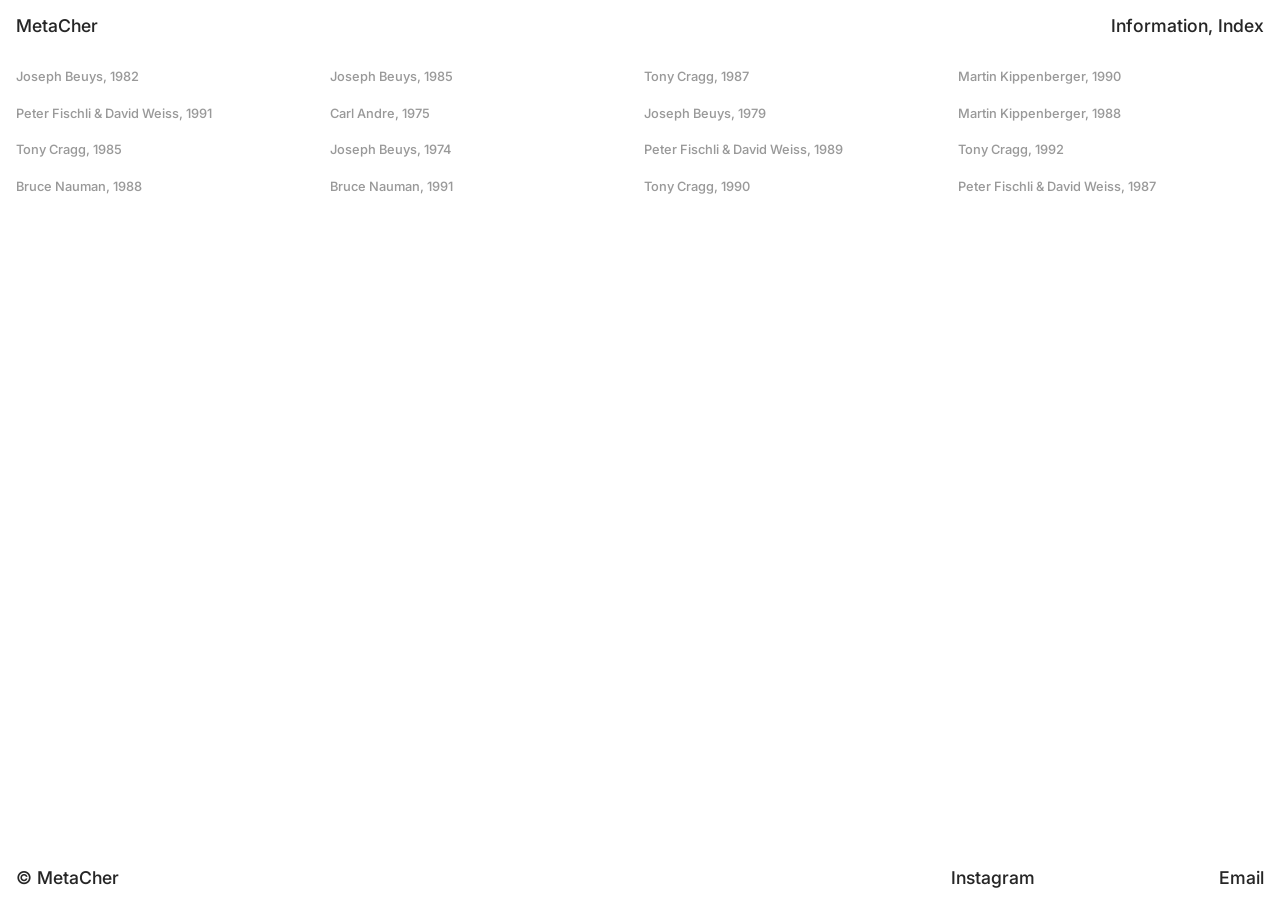
==== index.html @ 73f149ba "Initial commit: MetaCher Artist Portfolio Co-Authored-By: Claude Opus 4.6 (1M context) <noreply@anth" ====
<!DOCTYPE html>
<html lang="en">
<head>
  <meta charset="UTF-8">
  <meta name="viewport" content="width=device-width, initial-scale=1.0">
  <title>MetaCher</title>
  <link rel="stylesheet" href="styles.css">
</head>
<body>

  <!-- ====== Crease Overlays (book spine effect) ====== -->
  <div class="crease crease-highlight">
    <img src="https://freight.cargo.site/w/1000/i/F2167433706956006572355604866849/crease-screen.png" alt="">
  </div>
  <div class="crease crease-shadow">
    <img src="https://freight.cargo.site/w/1000/i/E2167433100962017006923124729633/crease-multiply.png" alt="">
  </div>

  <!-- ====== Pinned Nav ====== -->
  <header class="pinned-top">
    <div class="nav-row">
      <div class="nav-left"><a href="#" class="brand">MetaCher</a></div>
      <div class="nav-right">
        <a href="information.html">Information</a>,
        <a href="#index">Index</a>
      </div>
    </div>
  </header>

  <!-- ====== Content Pages ====== -->
  <main>

    <!-- Page 1 -->
    <section class="page">
      <div class="spread">
        <div class="col col-left align-right">
          <img class="zoomable" src="https://freight.cargo.site/w/1500/i/C2130485014731784348518957525596/Beuys-8347.jpg" alt="" data-caption="Joseph Beuys, 1982">
        </div>
        <div class="col col-right">
          <img class="zoomable" src="https://freight.cargo.site/w/700/i/J2130485283021230156550676228700/Beuys-98.jpg" alt="" data-caption="Joseph Beuys, 1985" style="width:50%;">
        </div>
      </div>
    </section>

    <!-- Page 2 -->
    <section class="page">
      <div class="spread">
        <div class="col col-left">
          <img class="zoomable" src="https://freight.cargo.site/w/1500/i/W2130472127688800502436522175068/Cragg-400.jpg" alt="" data-caption="Tony Cragg, 1987">
          <img class="zoomable align-right" src="https://freight.cargo.site/w/700/i/B2130481192068350185909704796764/Andre-30298.jpg" alt="" data-caption="Carl Andre, 1975" style="width:50%;">
        </div>
        <div class="col col-right">
          <img class="zoomable" src="https://freight.cargo.site/w/700/i/L2130472636099513917945474263644/Kippenberger-3339.jpg" alt="" data-caption="Martin Kippenberger, 1990" style="width:50%;">
          <img class="zoomable" src="https://freight.cargo.site/w/1500/i/V2130472636117960662019183815260/Fischli-and-Weiss.jpg" alt="" data-caption="Peter Fischli &amp; David Weiss, 1991">
        </div>
      </div>
    </section>

    <!-- Page 3 -->
    <section class="page">
      <div class="spread">
        <div class="col col-left">
          <img class="zoomable" src="https://freight.cargo.site/w/1500/i/N2153022167690981807411712305756/Beuys-12349.jpg" alt="" data-caption="Joseph Beuys, 1979">
        </div>
        <div class="col col-right">
          <img class="zoomable" src="https://freight.cargo.site/w/1000/i/X2153022509250895076217770027612/Kippenberger-40009.jpg" alt="" data-caption="Martin Kippenberger, 1988" style="width:75%;">
        </div>
      </div>
    </section>

    <!-- Page 4: Full width -->
    <section class="page">
      <div class="full-width">
        <img class="zoomable" src="https://freight.cargo.site/w/2000/i/V2153029912316673481408734112348/Cragg-200.jpg" alt="" data-caption="Tony Cragg, 1985">
      </div>
    </section>

    <!-- Page 5 -->
    <section class="page">
      <div class="spread">
        <div class="col col-left">
          <img class="zoomable" src="https://freight.cargo.site/w/1000/i/F2153046947792591831811103730268/Beuys.jpg" alt="" data-caption="Joseph Beuys, 1974" style="width:66%;">
          <img class="zoomable align-right" src="https://freight.cargo.site/w/700/i/A2153055400976170121065712659036/Fischli-and-Weiss-223.jpg" alt="" data-caption="Peter Fischli &amp; David Weiss, 1989" style="width:50%;">
        </div>
        <div class="col col-right">
          <img class="zoomable" src="https://freight.cargo.site/w/1500/i/F2153046871921133456643717933660/Cragg-229.jpg" alt="" data-caption="Tony Cragg, 1992">
        </div>
      </div>
    </section>

    <!-- Page 6 -->
    <section class="page">
      <div class="spread">
        <div class="col col-left align-right">
          <img class="zoomable" src="https://freight.cargo.site/w/1000/i/B2153025607418455743884383038044/Untitled-1-dragged-27.jpg" alt="" data-caption="Bruce Nauman, 1988">
        </div>
        <div class="col col-right">
          <img class="zoomable" src="https://freight.cargo.site/w/700/i/V2154522266824957435731154643548/Nauman-123.jpg" alt="" data-caption="Bruce Nauman, 1991" style="width:50%;">
        </div>
      </div>
    </section>

    <!-- Page 7: Single image -->
    <section class="page">
      <div class="full-width align-right">
        <img class="zoomable" src="https://freight.cargo.site/w/1500/i/T2153070145514048469331447982684/Cragg-705.jpg" alt="" data-caption="Tony Cragg, 1990" style="width:66%;">
      </div>
    </section>

    <!-- Page 8 -->
    <section class="page">
      <div class="spread">
        <div class="col col-left align-right">
          <img class="zoomable" src="https://freight.cargo.site/w/1500/i/X2153073156170255251319948126812/Fischli-and-Weiss-445.jpg" alt="" data-caption="Peter Fischli &amp; David Weiss, 1987" style="width:66%;">
        </div>
        <div class="col col-right"></div>
      </div>
    </section>

    <!-- ====== Index Gallery ====== -->
    <section class="page" id="index">
      <div class="gallery-grid">
        <div class="gallery-item">
          <img class="zoomable" src="https://freight.cargo.site/w/700/i/C2130485014731784348518957525596/Beuys-8347.jpg" alt="" data-caption="Joseph Beuys, 1982">
          <figcaption>Joseph Beuys, 1982</figcaption>
        </div>
        <div class="gallery-item">
          <img class="zoomable" src="https://freight.cargo.site/w/700/i/J2130485283021230156550676228700/Beuys-98.jpg" alt="" data-caption="Joseph Beuys, 1985">
          <figcaption>Joseph Beuys, 1985</figcaption>
        </div>
        <div class="gallery-item">
          <img class="zoomable" src="https://freight.cargo.site/w/700/i/W2130472127688800502436522175068/Cragg-400.jpg" alt="" data-caption="Tony Cragg, 1987">
          <figcaption>Tony Cragg, 1987</figcaption>
        </div>
        <div class="gallery-item">
          <img class="zoomable" src="https://freight.cargo.site/w/700/i/L2130472636099513917945474263644/Kippenberger-3339.jpg" alt="" data-caption="Martin Kippenberger, 1990">
          <figcaption>Martin Kippenberger, 1990</figcaption>
        </div>
        <div class="gallery-item">
          <img class="zoomable" src="https://freight.cargo.site/w/700/i/V2130472636117960662019183815260/Fischli-and-Weiss.jpg" alt="" data-caption="Peter Fischli &amp; David Weiss, 1991">
          <figcaption>Peter Fischli &amp; David Weiss, 1991</figcaption>
        </div>
        <div class="gallery-item">
          <img class="zoomable" src="https://freight.cargo.site/w/700/i/B2130481192068350185909704796764/Andre-30298.jpg" alt="" data-caption="Carl Andre, 1975">
          <figcaption>Carl Andre, 1975</figcaption>
        </div>
        <div class="gallery-item">
          <img class="zoomable" src="https://freight.cargo.site/w/700/i/N2153022167690981807411712305756/Beuys-12349.jpg" alt="" data-caption="Joseph Beuys, 1979">
          <figcaption>Joseph Beuys, 1979</figcaption>
        </div>
        <div class="gallery-item">
          <img class="zoomable" src="https://freight.cargo.site/w/700/i/X2153022509250895076217770027612/Kippenberger-40009.jpg" alt="" data-caption="Martin Kippenberger, 1988">
          <figcaption>Martin Kippenberger, 1988</figcaption>
        </div>
        <div class="gallery-item">
          <img class="zoomable" src="https://freight.cargo.site/w/700/i/V2153029912316673481408734112348/Cragg-200.jpg" alt="" data-caption="Tony Cragg, 1985">
          <figcaption>Tony Cragg, 1985</figcaption>
        </div>
        <div class="gallery-item">
          <img class="zoomable" src="https://freight.cargo.site/w/700/i/F2153046947792591831811103730268/Beuys.jpg" alt="" data-caption="Joseph Beuys, 1974">
          <figcaption>Joseph Beuys, 1974</figcaption>
        </div>
        <div class="gallery-item">
          <img class="zoomable" src="https://freight.cargo.site/w/700/i/A2153055400976170121065712659036/Fischli-and-Weiss-223.jpg" alt="" data-caption="Peter Fischli &amp; David Weiss, 1989">
          <figcaption>Peter Fischli &amp; David Weiss, 1989</figcaption>
        </div>
        <div class="gallery-item">
          <img class="zoomable" src="https://freight.cargo.site/w/700/i/F2153046871921133456643717933660/Cragg-229.jpg" alt="" data-caption="Tony Cragg, 1992">
          <figcaption>Tony Cragg, 1992</figcaption>
        </div>
        <div class="gallery-item">
          <img class="zoomable" src="https://freight.cargo.site/w/700/i/B2153025607418455743884383038044/Untitled-1-dragged-27.jpg" alt="" data-caption="Bruce Nauman, 1988">
          <figcaption>Bruce Nauman, 1988</figcaption>
        </div>
        <div class="gallery-item">
          <img class="zoomable" src="https://freight.cargo.site/w/700/i/V2154522266824957435731154643548/Nauman-123.jpg" alt="" data-caption="Bruce Nauman, 1991">
          <figcaption>Bruce Nauman, 1991</figcaption>
        </div>
        <div class="gallery-item">
          <img class="zoomable" src="https://freight.cargo.site/w/700/i/T2153070145514048469331447982684/Cragg-705.jpg" alt="" data-caption="Tony Cragg, 1990">
          <figcaption>Tony Cragg, 1990</figcaption>
        </div>
        <div class="gallery-item">
          <img class="zoomable" src="https://freight.cargo.site/w/700/i/X2153073156170255251319948126812/Fischli-and-Weiss-445.jpg" alt="" data-caption="Peter Fischli &amp; David Weiss, 1987">
          <figcaption>Peter Fischli &amp; David Weiss, 1987</figcaption>
        </div>
      </div>
    </section>

  </main>

  <!-- ====== Pinned Footer ====== -->
  <footer class="pinned-bottom">
    <div class="footer-row">
      <div class="footer-left"><a href="#">&copy; MetaCher</a></div>
      <div class="footer-center"><a href="https://www.instagram.com/metacherart" target="_blank">Instagram</a></div>
      <div class="footer-right"><a href="mailto:metacher.art@gmail.com">Email</a></div>
    </div>
  </footer>

  <!-- ====== Quick-View Lightbox ====== -->
  <div class="quick-view" id="quickView">
    <div class="quick-view-bg" id="quickViewBg"></div>
    <div class="quick-view-frame">
      <button class="qv-nav qv-prev" id="qvPrev">&lsaquo;</button>
      <img class="quick-view-img" id="quickViewImg" src="" alt="">
      <button class="qv-nav qv-next" id="qvNext">&rsaquo;</button>
      <div class="qv-caption" id="qvCaption"></div>
    </div>
  </div>

  <script src="script.js"></script>
</body>
</html>
---- styles.css ----
/* ============================================
   Cargo Template B374 — Replica
   Based on https://4170741.cargo.site/
   ============================================ */

@import url('https://fonts.googleapis.com/css2?family=Inter:wght@300;400;500;600&display=swap');

*, *::before, *::after {
  margin: 0;
  padding: 0;
  box-sizing: border-box;
}

:root {
  --swatch-1: rgba(0, 0, 0, 0.85);
  --swatch-2: rgba(0, 0, 0, 0.75);
  --swatch-3: rgba(0, 0, 0, 0.6);
  --swatch-4: rgba(0, 0, 0, 0.4);
  --swatch-5: rgba(0, 0, 0, 0.25);
  --accent: #FF0000;
  --bg: #ffffff;
  --page-pad: 1rem;
}

html {
  scroll-behavior: smooth;
}

body {
  font-family: 'Inter', 'Helvetica Neue', Helvetica, Arial, sans-serif;
  font-size: 1.1rem;
  font-weight: 525;
  line-height: 1.1;
  color: var(--swatch-1);
  background: var(--bg);
  -webkit-font-smoothing: antialiased;
  -moz-osx-font-smoothing: grayscale;
}

a {
  color: var(--swatch-1);
  text-decoration: none;
}

a:hover {
  opacity: 0.7;
}

img {
  display: block;
  max-width: 100%;
  height: auto;
}

/* Hide scrollbar */
body::-webkit-scrollbar { width: 0; }

/* ============================================
   Crease / Spine Overlay
   ============================================ */

.crease {
  position: fixed;
  top: 0;
  left: 50%;
  transform: translateX(-50%);
  height: 100vh;
  z-index: 9999;
  pointer-events: none;
  width: auto;
}

.crease img {
  height: 100vh;
  width: auto;
  display: block;
}

.crease-highlight {
  mix-blend-mode: screen;
}

.crease-shadow {
  mix-blend-mode: multiply;
}

/* ============================================
   Pinned Top Nav
   ============================================ */

.pinned-top {
  position: fixed;
  top: 0;
  left: 0;
  right: 0;
  z-index: 1000;
  padding: var(--page-pad);
  background: var(--bg);
}

.nav-row {
  display: flex;
  justify-content: space-between;
  align-items: flex-start;
}

.nav-left,
.nav-right {
  font-size: 1.1rem;
  font-weight: 525;
  line-height: 1.1;
}

.brand {
  color: var(--swatch-1);
}

.nav-right a {
  color: var(--swatch-1);
}

/* ============================================
   Pinned Bottom Footer
   ============================================ */

.pinned-bottom {
  position: fixed;
  bottom: 0;
  left: 0;
  right: 0;
  z-index: 1000;
  padding: var(--page-pad);
  padding-bottom: 0.8rem;
  background: var(--bg);
}

.footer-row {
  display: grid;
  grid-template-columns: 6fr 4fr 2fr;
  gap: 2rem;
  align-items: end;
}

.footer-left a {
  color: var(--swatch-1);
}

.footer-center {
  text-align: right;
}

.footer-right {
  text-align: right;
}

/* ============================================
   Page Sections
   ============================================ */

.page {
  padding: 0;
}

main {
  padding-top: 3rem;   /* space for fixed nav */
  padding-bottom: 3rem; /* space for fixed footer */
}

/* ============================================
   Two-Column Spread
   ============================================ */

.spread {
  display: flex;
  width: 100%;
  gap: 0;
}

.col {
  width: 50%;
  flex-shrink: 0;
  display: flex;
  flex-direction: column;
  align-items: flex-start;
  align-self: flex-end;
}

.col img {
  display: block;
  width: 100%;
  height: auto;
}

.col-left.align-right,
.align-right {
  text-align: right;
}

.col-left.align-right {
  align-items: flex-end;
}

.col-left.align-right img {
  margin-left: auto;
}

img.align-right {
  margin-left: auto;
}

/* ============================================
   Full Width Image
   ============================================ */

.full-width {
  width: 100%;
}

.full-width img {
  display: block;
  width: 100%;
  height: auto;
}

.full-width.align-right {
  display: flex;
  justify-content: flex-end;
}

.full-width.align-right img {
  width: 66%;
}

/* ============================================
   Index Gallery Grid (4 columns)
   ============================================ */

.gallery-grid {
  display: grid;
  grid-template-columns: repeat(4, 1fr);
  gap: 0.5rem;
  padding: var(--page-pad);
}

.gallery-item {
  overflow: hidden;
}

.gallery-item img {
  width: 100%;
  height: auto;
  display: block;
  cursor: pointer;
  transition: opacity 0.2s;
}

.gallery-item img:hover {
  opacity: 0.85;
}

.gallery-item figcaption {
  font-size: 0.8rem;
  font-weight: 525;
  line-height: 1.1;
  color: var(--swatch-4);
  margin-top: 0.4rem;
  padding-bottom: 0.5rem;
}

/* ============================================
   Information Page
   ============================================ */

.information {
  padding: 4rem var(--page-pad) 4rem;
  max-width: 100%;
}

.info-section {
  display: flex;
  gap: 2rem;
  padding: 1.5rem 0;
  border-bottom: 1px solid var(--swatch-1);
}

.info-section:first-child {
  border-top: 1px solid var(--swatch-1);
}

.info-label {
  width: 200px;
  flex-shrink: 0;
  text-align: right;
  font-weight: 525;
  color: var(--swatch-1);
}

.info-body {
  flex: 1;
  line-height: 1.4;
  color: var(--swatch-2);
}

.info-body p {
  margin-bottom: 0.8em;
}

.info-body p:last-child {
  margin-bottom: 0;
}

/* ============================================
   Zoomable Images
   ============================================ */

.zoomable {
  cursor: pointer;
  transition: opacity 0.2s;
}

.zoomable:hover {
  opacity: 0.85;
}

/* ============================================
   Quick-View Lightbox
   ============================================ */

.quick-view {
  position: fixed;
  top: 0;
  left: 0;
  width: 100%;
  height: 100%;
  z-index: 10000;
  display: none;
  align-items: center;
  justify-content: center;
}

.quick-view.open {
  display: flex;
}

.quick-view-bg {
  position: absolute;
  top: 0;
  left: 0;
  width: 100%;
  height: 100%;
  background: rgba(255, 255, 255, 0.92);
  backdrop-filter: blur(8px);
  -webkit-backdrop-filter: blur(8px);
  animation: qvFadeIn 0.3s ease;
}

.quick-view-frame {
  position: relative;
  width: 80%;
  height: 80%;
  display: flex;
  align-items: center;
  justify-content: center;
  z-index: 1;
  animation: qvSlideIn 0.35s ease;
}

.quick-view-img {
  max-width: 100%;
  max-height: 100%;
  object-fit: contain;
  display: block;
  box-shadow: 0 4px 30px rgba(0, 0, 0, 0.12);
}

/* Nav arrows */
.qv-nav {
  position: absolute;
  top: 50%;
  transform: translateY(-50%);
  width: 30px;
  height: 30px;
  border: none;
  border-radius: 50%;
  background: rgba(87, 87, 87, 0.35);
  color: rgba(255, 255, 255, 0.9);
  font-size: 18px;
  line-height: 1;
  cursor: pointer;
  display: flex;
  align-items: center;
  justify-content: center;
  transition: background 0.2s;
  z-index: 2;
  padding: 0;
}

.qv-nav:hover {
  background: rgba(87, 87, 87, 0.6);
}

.qv-nav:active {
  opacity: 0.7;
}

.qv-prev {
  left: -50px;
}

.qv-next {
  right: -50px;
}

/* Caption */
.qv-caption {
  position: absolute;
  bottom: -2rem;
  left: 50%;
  transform: translateX(-50%);
  font-size: 0.8rem;
  font-weight: 525;
  color: var(--swatch-4);
  white-space: nowrap;
  background: rgba(255, 255, 255, 0.8);
  padding: 0.3rem 0.8rem;
  border-radius: 0.4rem;
}

.qv-caption:empty {
  display: none;
}

/* Animations */
@keyframes qvFadeIn {
  from { opacity: 0; }
  to   { opacity: 1; }
}

@keyframes qvSlideIn {
  from { opacity: 0; transform: scale(0.95); }
  to   { opacity: 1; transform: scale(1); }
}

/* Closing state */
.quick-view.closing .quick-view-bg {
  animation: qvFadeOut 0.25s ease forwards;
}

.quick-view.closing .quick-view-frame {
  animation: qvSlideOut 0.25s ease forwards;
}

@keyframes qvFadeOut {
  from { opacity: 1; }
  to   { opacity: 0; }
}

@keyframes qvSlideOut {
  from { opacity: 1; transform: scale(1); }
  to   { opacity: 0; transform: scale(0.95); }
}

/* ============================================
   Responsive — Mobile
   ============================================ */

@media (max-width: 768px) {
  body {
    font-size: calc(1.1rem * 1.3);
  }

  .crease {
    display: none;
  }

  .spread {
    flex-direction: column;
  }

  .col {
    width: 100%;
  }

  .col img,
  .full-width.align-right img {
    width: 100% !important;
  }

  img.align-right {
    margin-left: 0;
  }

  .gallery-grid {
    grid-template-columns: 1fr;
  }

  .footer-row {
    grid-template-columns: 1fr 1fr;
  }

  .footer-center {
    display: none;
  }

  .info-section {
    flex-direction: column;
    gap: 0.5rem;
  }

  .info-label {
    width: auto;
    text-align: left;
  }

  .quick-view-frame {
    width: 92%;
    height: 75%;
  }

  .qv-prev { left: 5px; }
  .qv-next { right: 5px; }
}
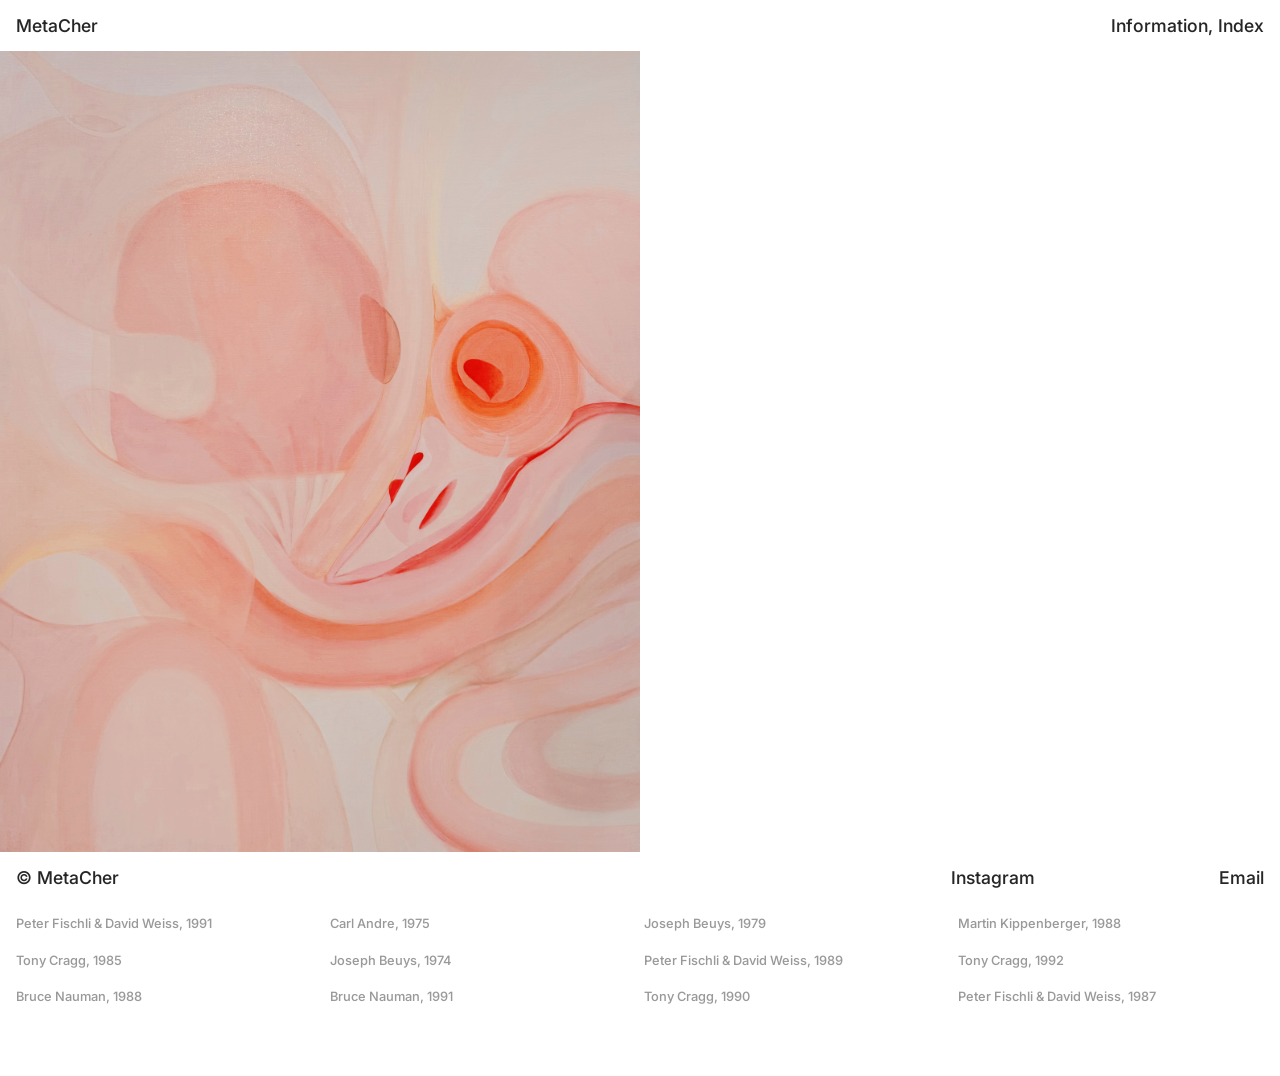
==== commit 185ba777: "Replace first image with custom photo Co-Authored-By: Claude Opus 4.6 (1M context) <noreply@anthropi" ====
--- a/index.html
+++ b/index.html
@@ -34,7 +34,7 @@
     <section class="page">
       <div class="spread">
         <div class="col col-left align-right">
-          <img class="zoomable" src="https://freight.cargo.site/w/1500/i/C2130485014731784348518957525596/Beuys-8347.jpg" alt="" data-caption="Joseph Beuys, 1982">
+          <img class="zoomable" src="1.jpg" alt="" data-caption="MetaCher, 2025">
         </div>
         <div class="col col-right">
           <img class="zoomable" src="https://freight.cargo.site/w/700/i/J2130485283021230156550676228700/Beuys-98.jpg" alt="" data-caption="Joseph Beuys, 1985" style="width:50%;">
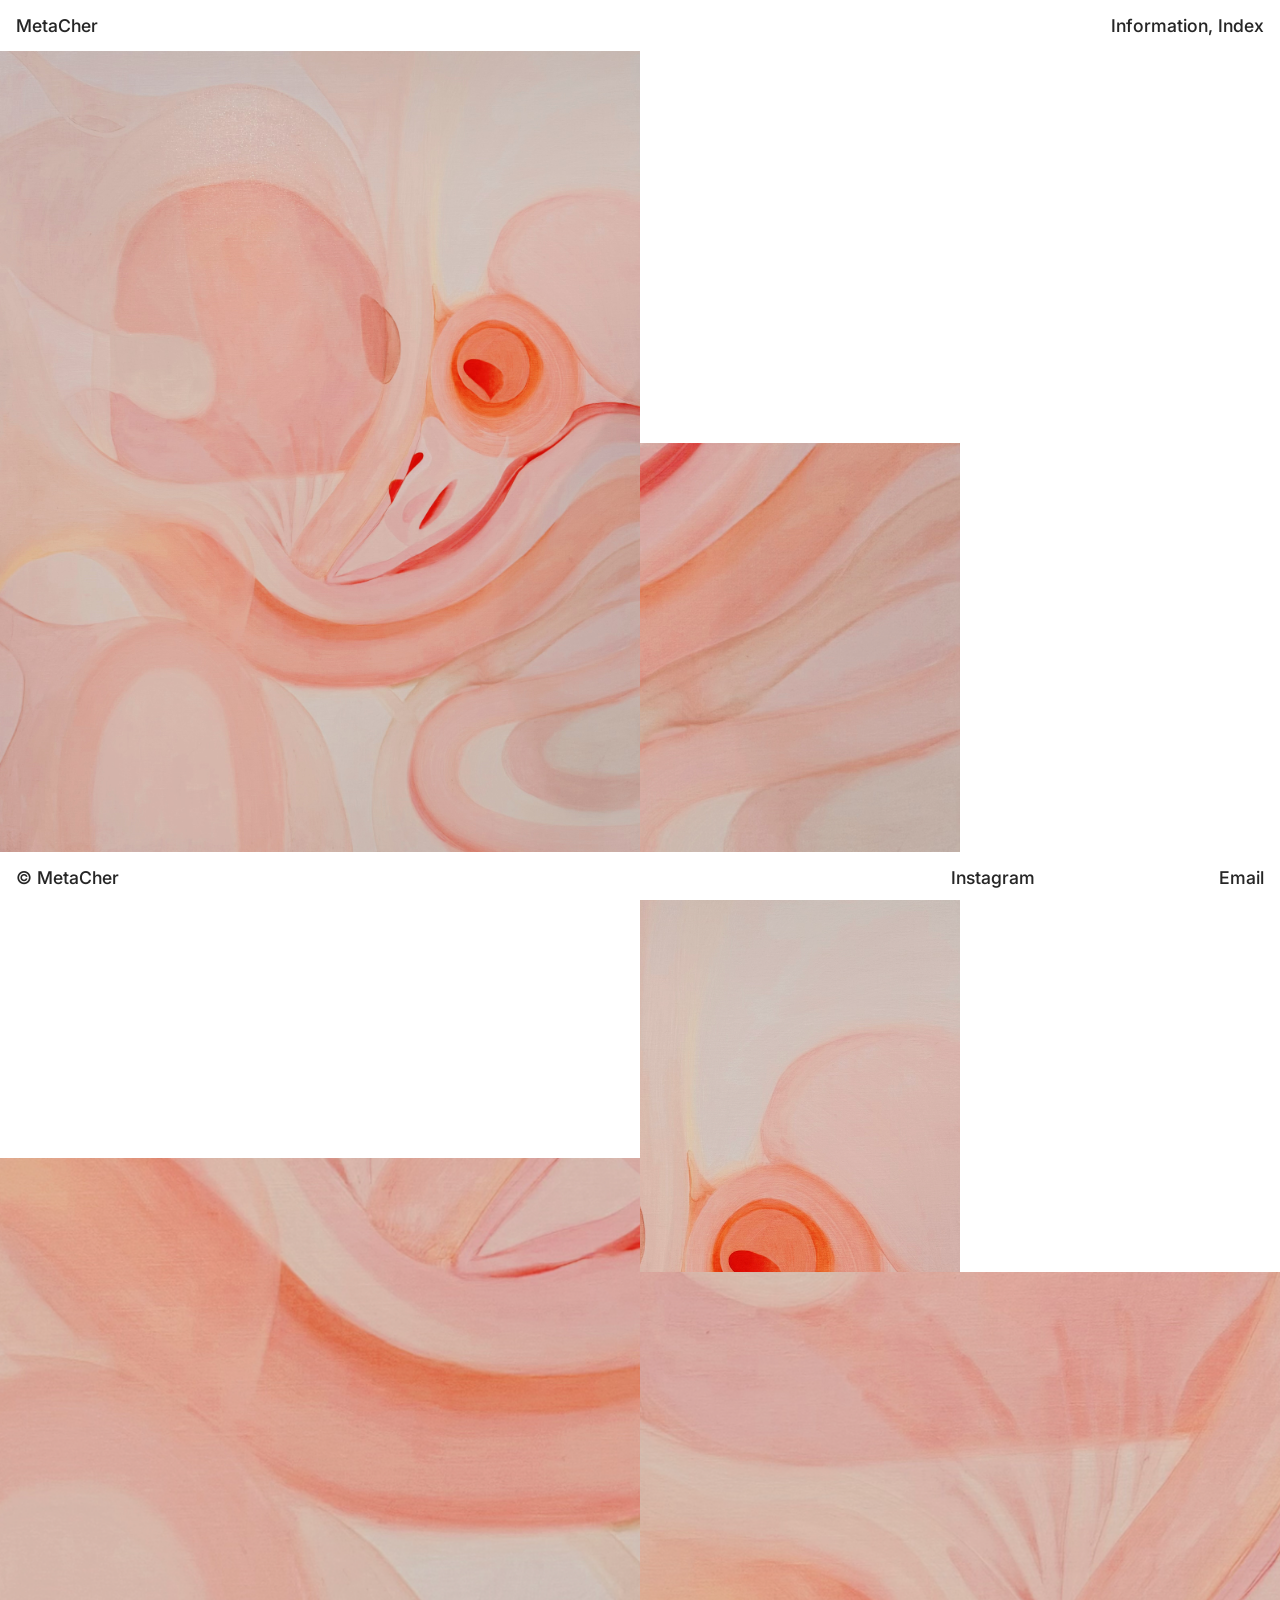
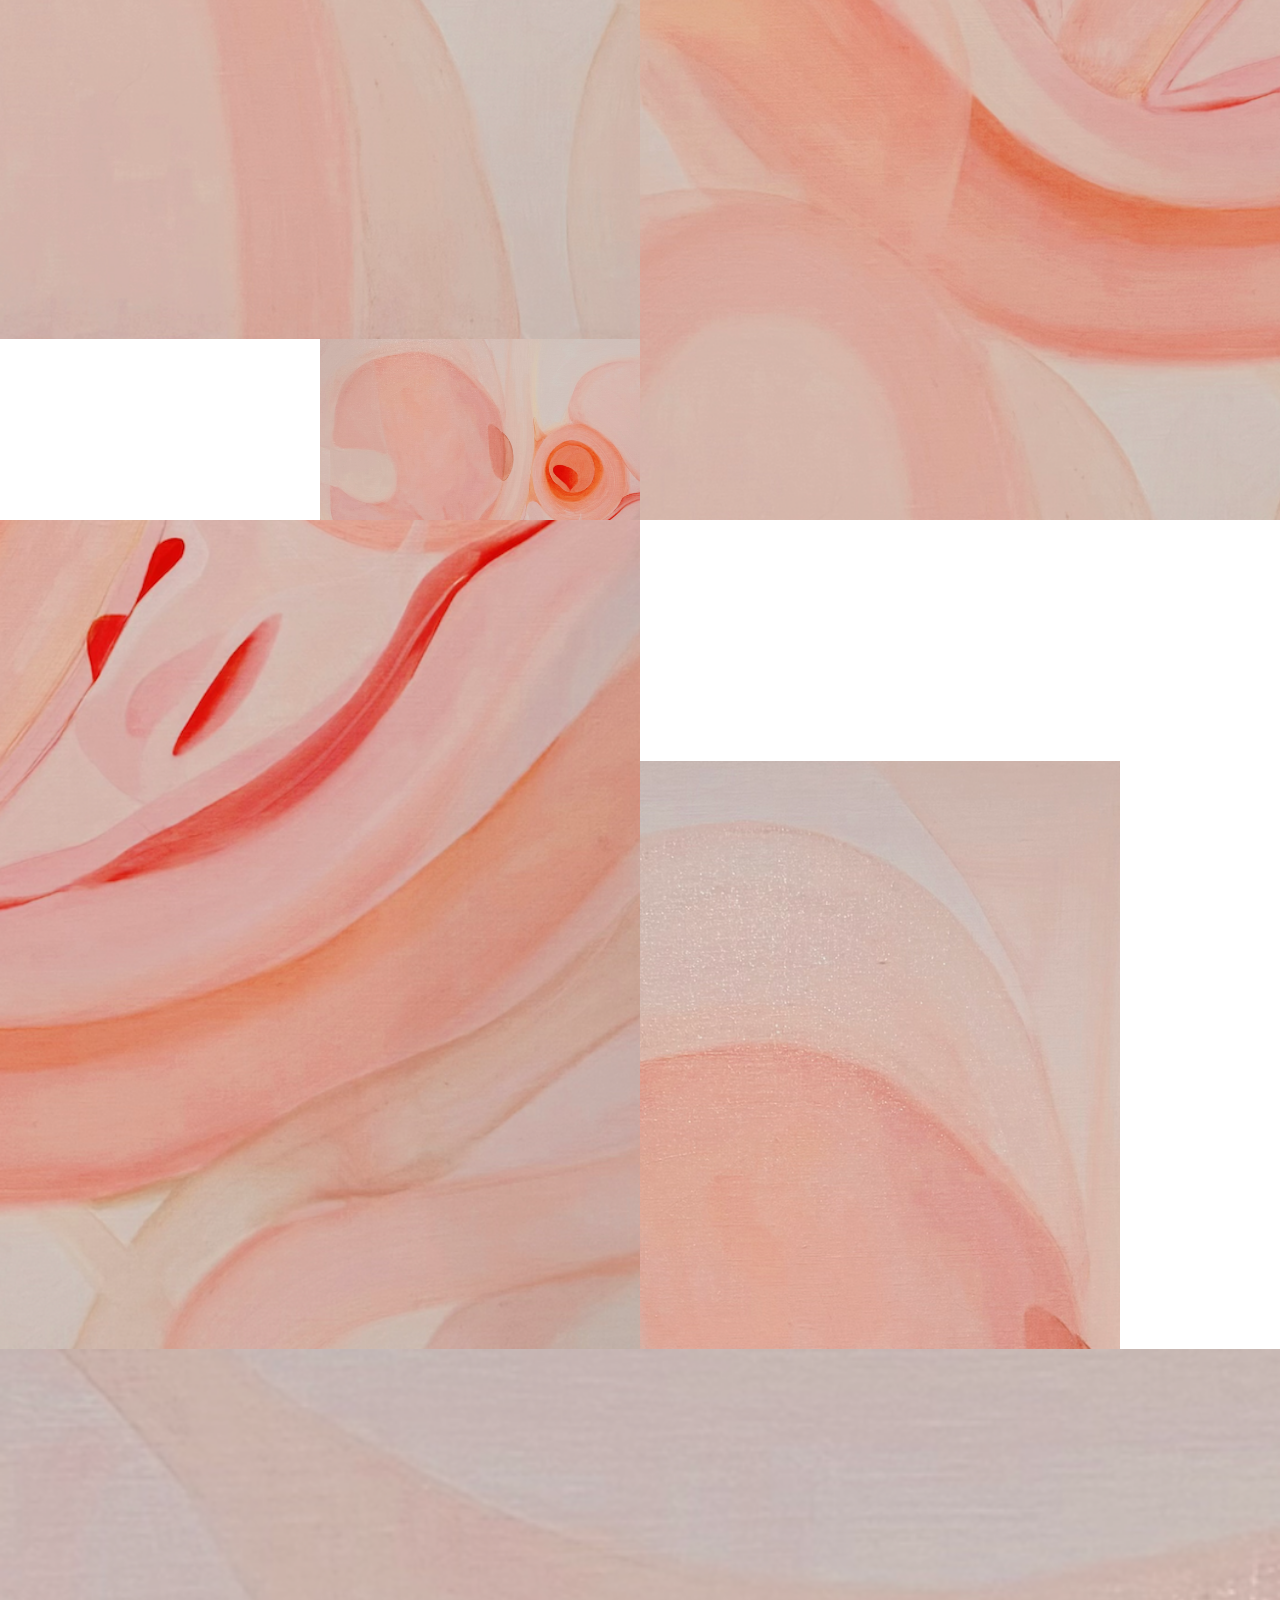
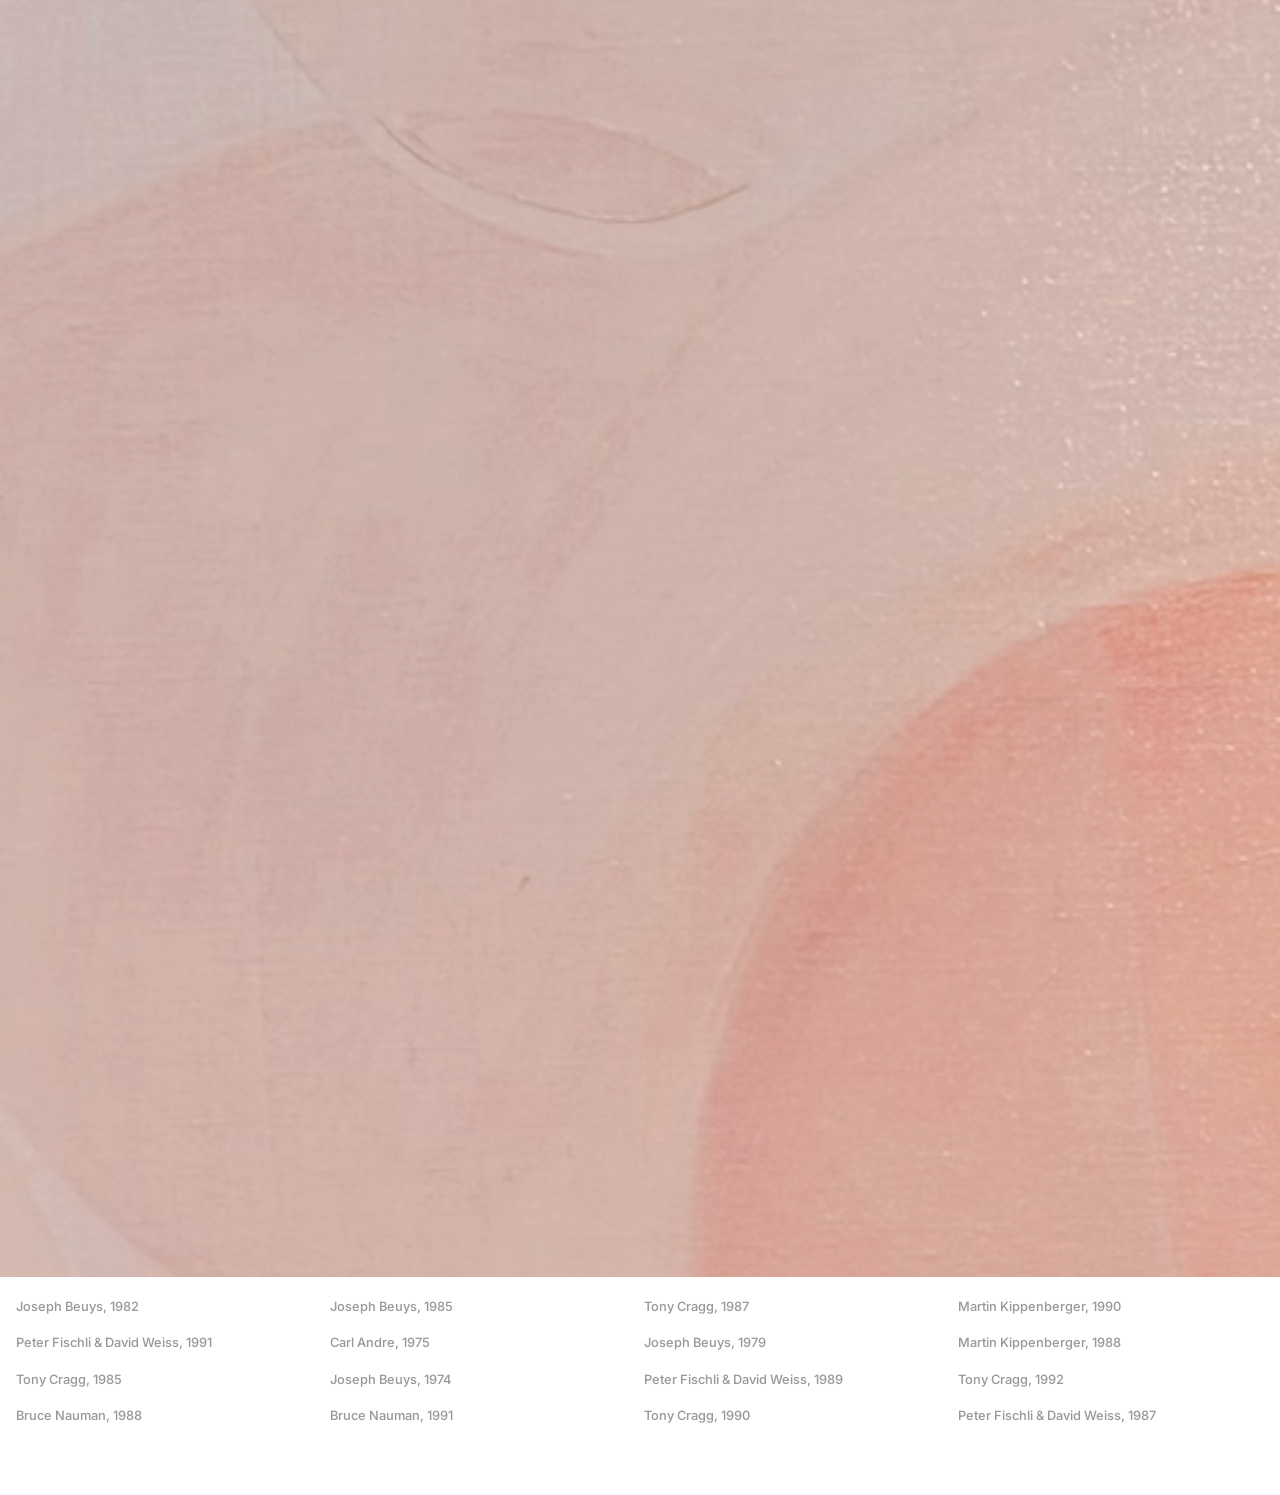
==== commit 153a7023: "Replace all content images with custom artwork 2-9 Co-Authored-By: Claude Opus 4.6 (1M context) <nor" ====
--- a/index.html
+++ b/index.html
@@ -37,7 +37,7 @@
           <img class="zoomable" src="1.jpg" alt="" data-caption="MetaCher, 2025">
         </div>
         <div class="col col-right">
-          <img class="zoomable" src="https://freight.cargo.site/w/700/i/J2130485283021230156550676228700/Beuys-98.jpg" alt="" data-caption="Joseph Beuys, 1985" style="width:50%;">
+          <img class="zoomable" src="2.png" alt="" data-caption="MetaCher, 2025" style="width:50%;">
         </div>
       </div>
     </section>
@@ -46,12 +46,12 @@
     <section class="page">
       <div class="spread">
         <div class="col col-left">
-          <img class="zoomable" src="https://freight.cargo.site/w/1500/i/W2130472127688800502436522175068/Cragg-400.jpg" alt="" data-caption="Tony Cragg, 1987">
-          <img class="zoomable align-right" src="https://freight.cargo.site/w/700/i/B2130481192068350185909704796764/Andre-30298.jpg" alt="" data-caption="Carl Andre, 1975" style="width:50%;">
-        </div>
-        <div class="col col-right">
-          <img class="zoomable" src="https://freight.cargo.site/w/700/i/L2130472636099513917945474263644/Kippenberger-3339.jpg" alt="" data-caption="Martin Kippenberger, 1990" style="width:50%;">
-          <img class="zoomable" src="https://freight.cargo.site/w/1500/i/V2130472636117960662019183815260/Fischli-and-Weiss.jpg" alt="" data-caption="Peter Fischli &amp; David Weiss, 1991">
+          <img class="zoomable" src="3.png" alt="" data-caption="MetaCher, 2025">
+          <img class="zoomable align-right" src="4.png" alt="" data-caption="MetaCher, 2025" style="width:50%;">
+        </div>
+        <div class="col col-right">
+          <img class="zoomable" src="5.png" alt="" data-caption="MetaCher, 2025" style="width:50%;">
+          <img class="zoomable" src="6.png" alt="" data-caption="MetaCher, 2025">
         </div>
       </div>
     </section>
@@ -60,10 +60,10 @@
     <section class="page">
       <div class="spread">
         <div class="col col-left">
-          <img class="zoomable" src="https://freight.cargo.site/w/1500/i/N2153022167690981807411712305756/Beuys-12349.jpg" alt="" data-caption="Joseph Beuys, 1979">
-        </div>
-        <div class="col col-right">
-          <img class="zoomable" src="https://freight.cargo.site/w/1000/i/X2153022509250895076217770027612/Kippenberger-40009.jpg" alt="" data-caption="Martin Kippenberger, 1988" style="width:75%;">
+          <img class="zoomable" src="7.png" alt="" data-caption="MetaCher, 2025">
+        </div>
+        <div class="col col-right">
+          <img class="zoomable" src="8.png" alt="" data-caption="MetaCher, 2025" style="width:75%;">
         </div>
       </div>
     </section>
@@ -71,7 +71,7 @@
     <!-- Page 4: Full width -->
     <section class="page">
       <div class="full-width">
-        <img class="zoomable" src="https://freight.cargo.site/w/2000/i/V2153029912316673481408734112348/Cragg-200.jpg" alt="" data-caption="Tony Cragg, 1985">
+        <img class="zoomable" src="9.png" alt="" data-caption="MetaCher, 2025">
       </div>
     </section>
 
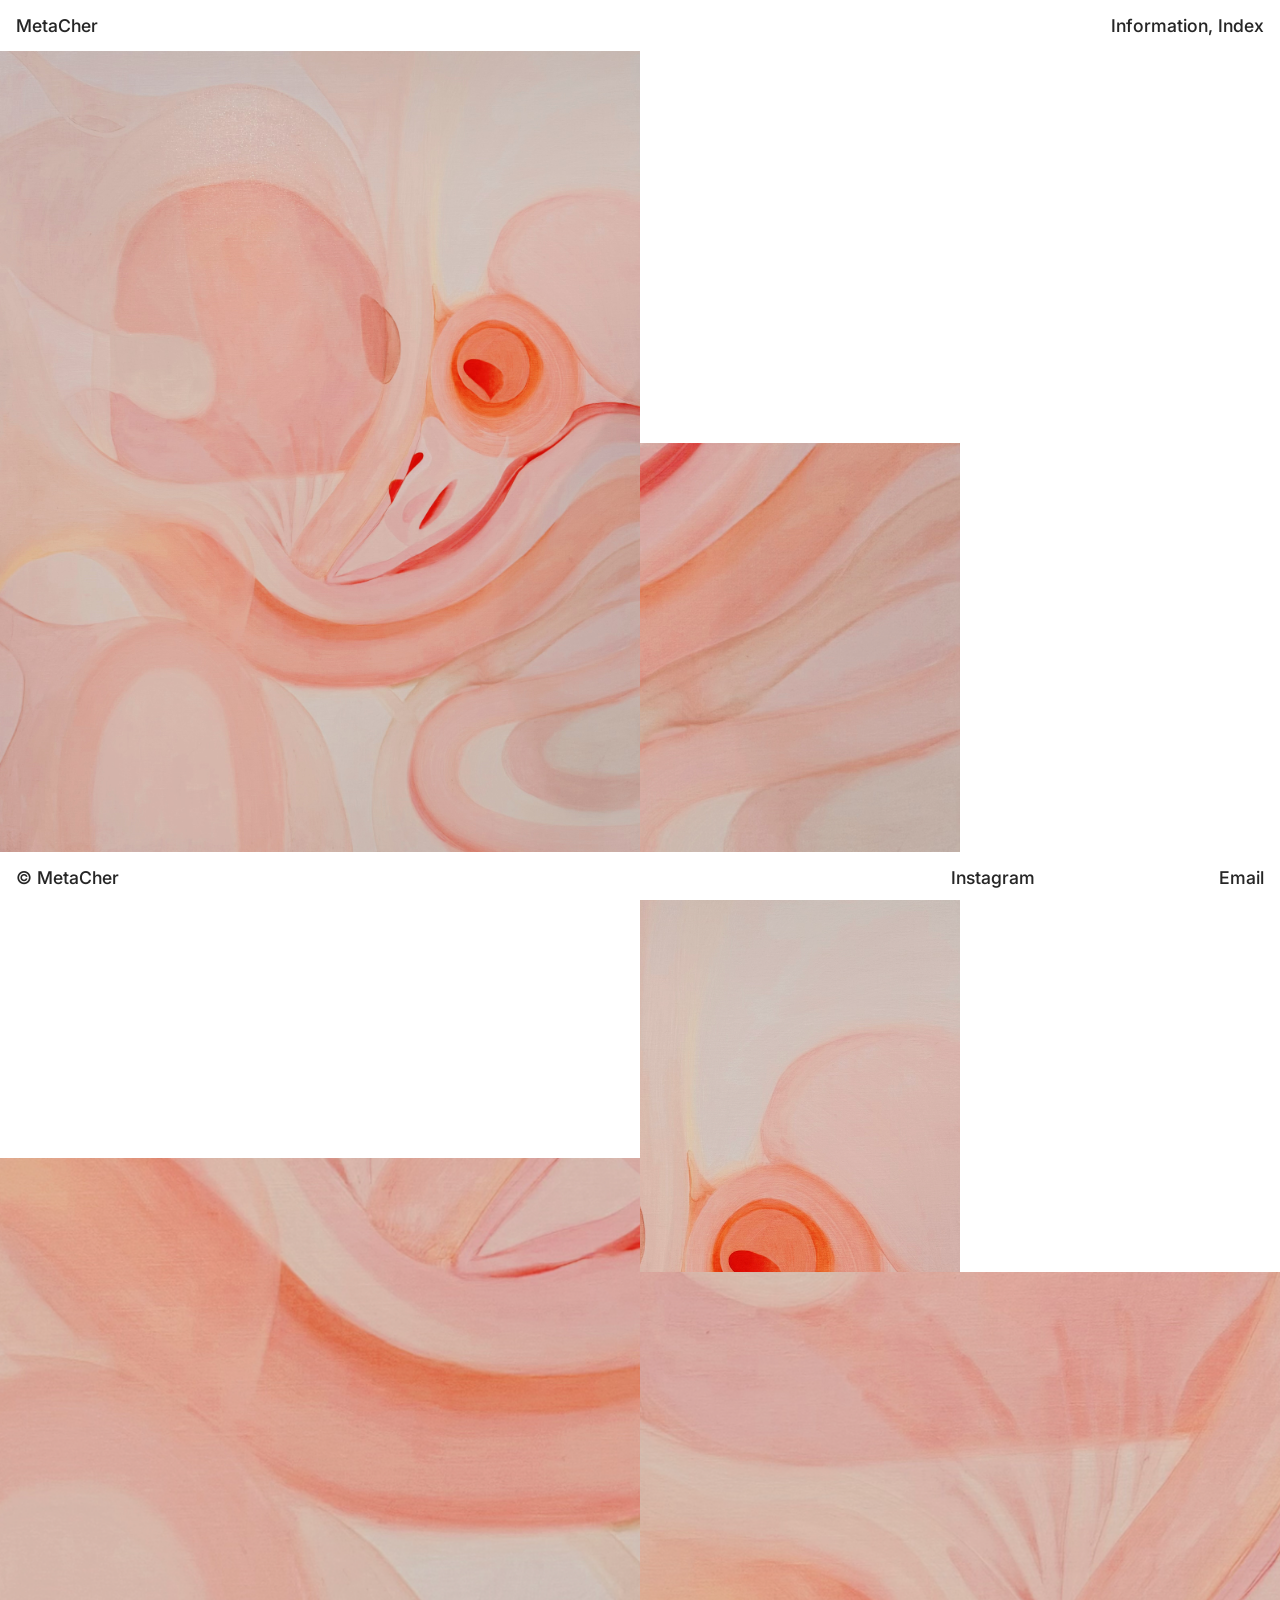
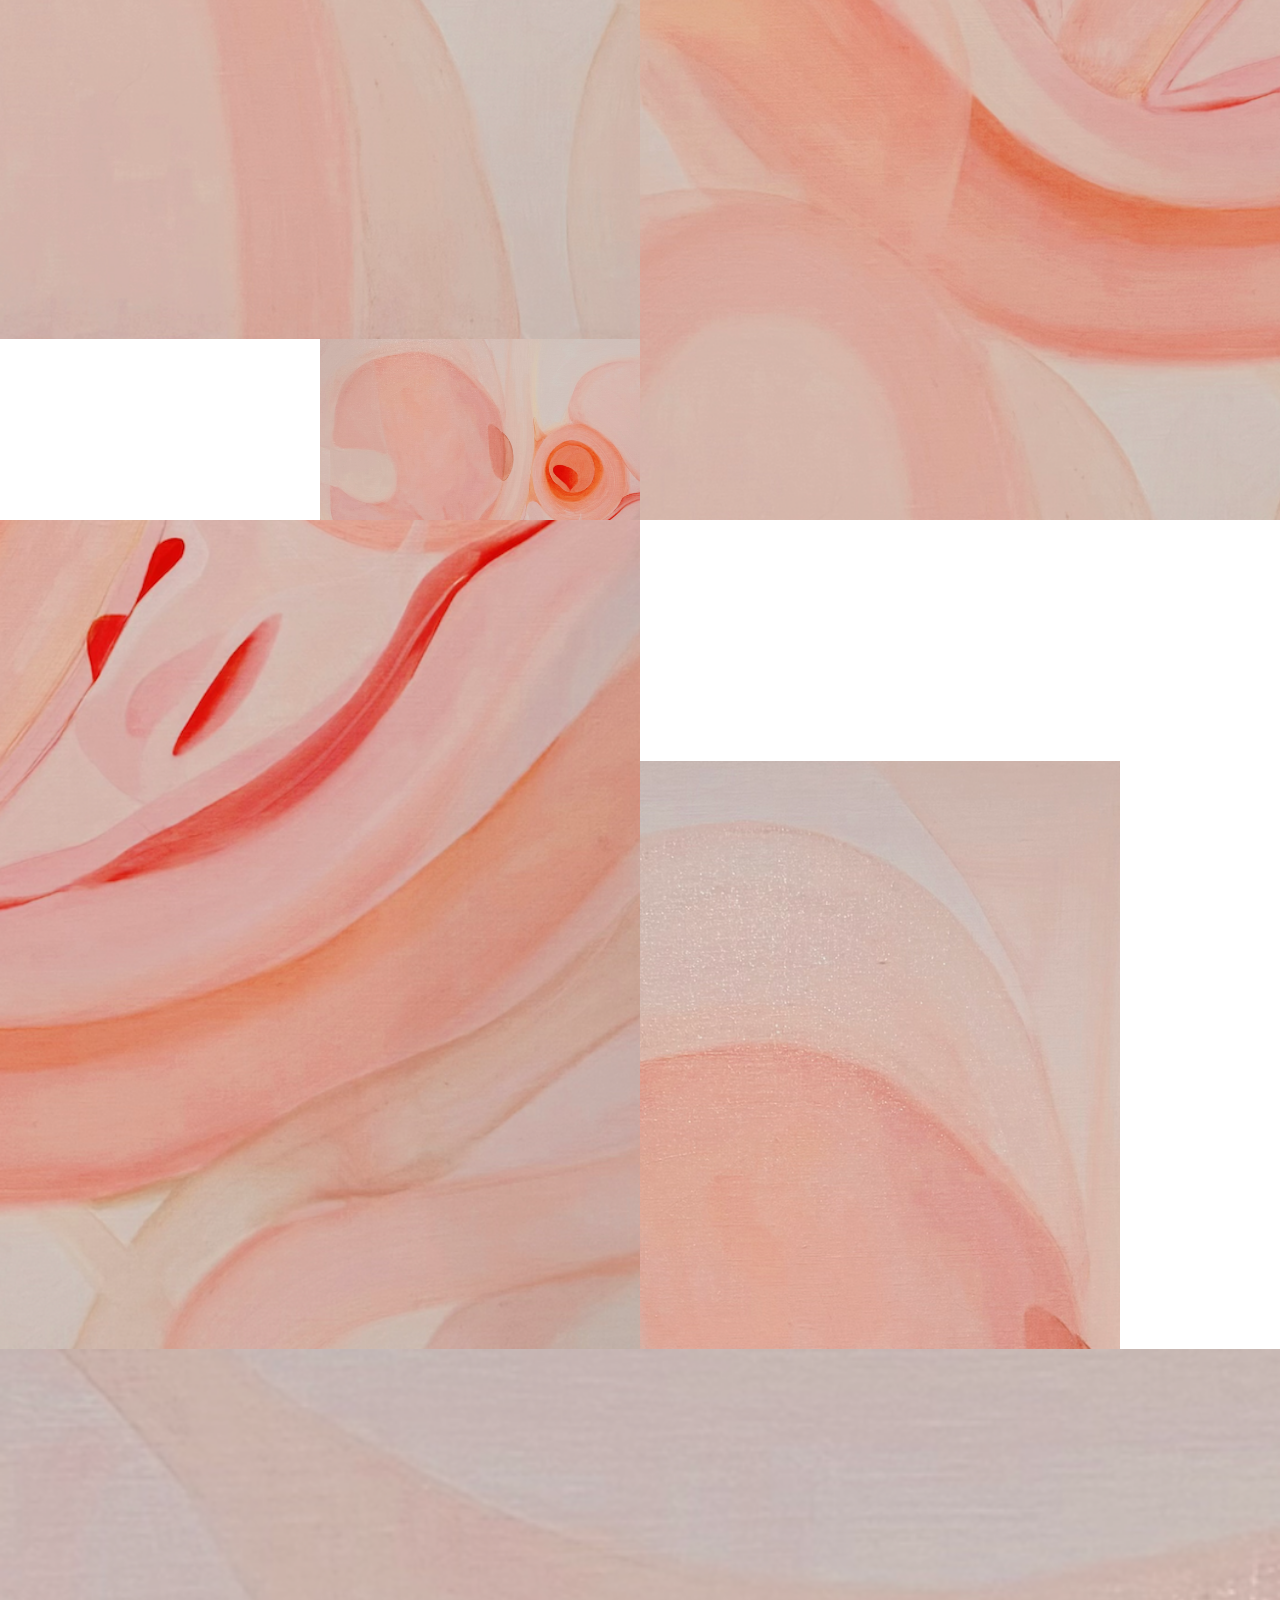
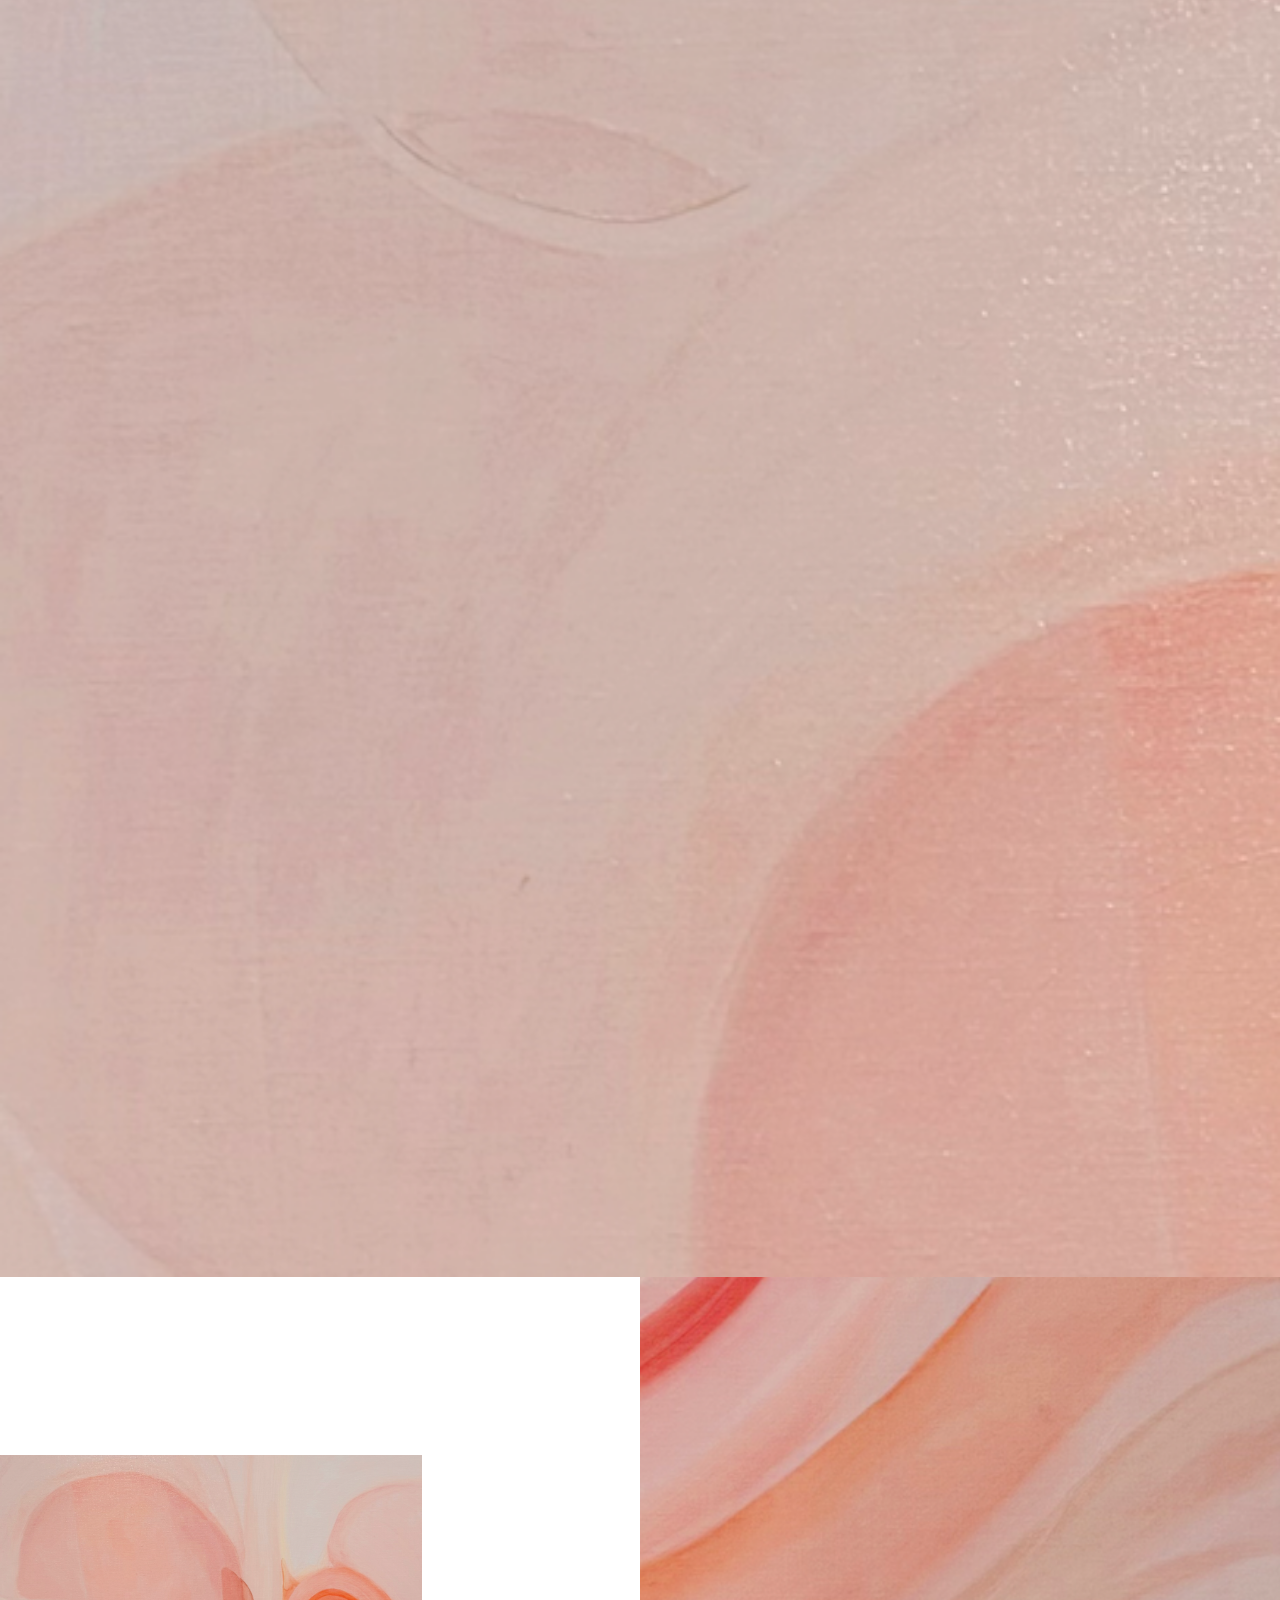
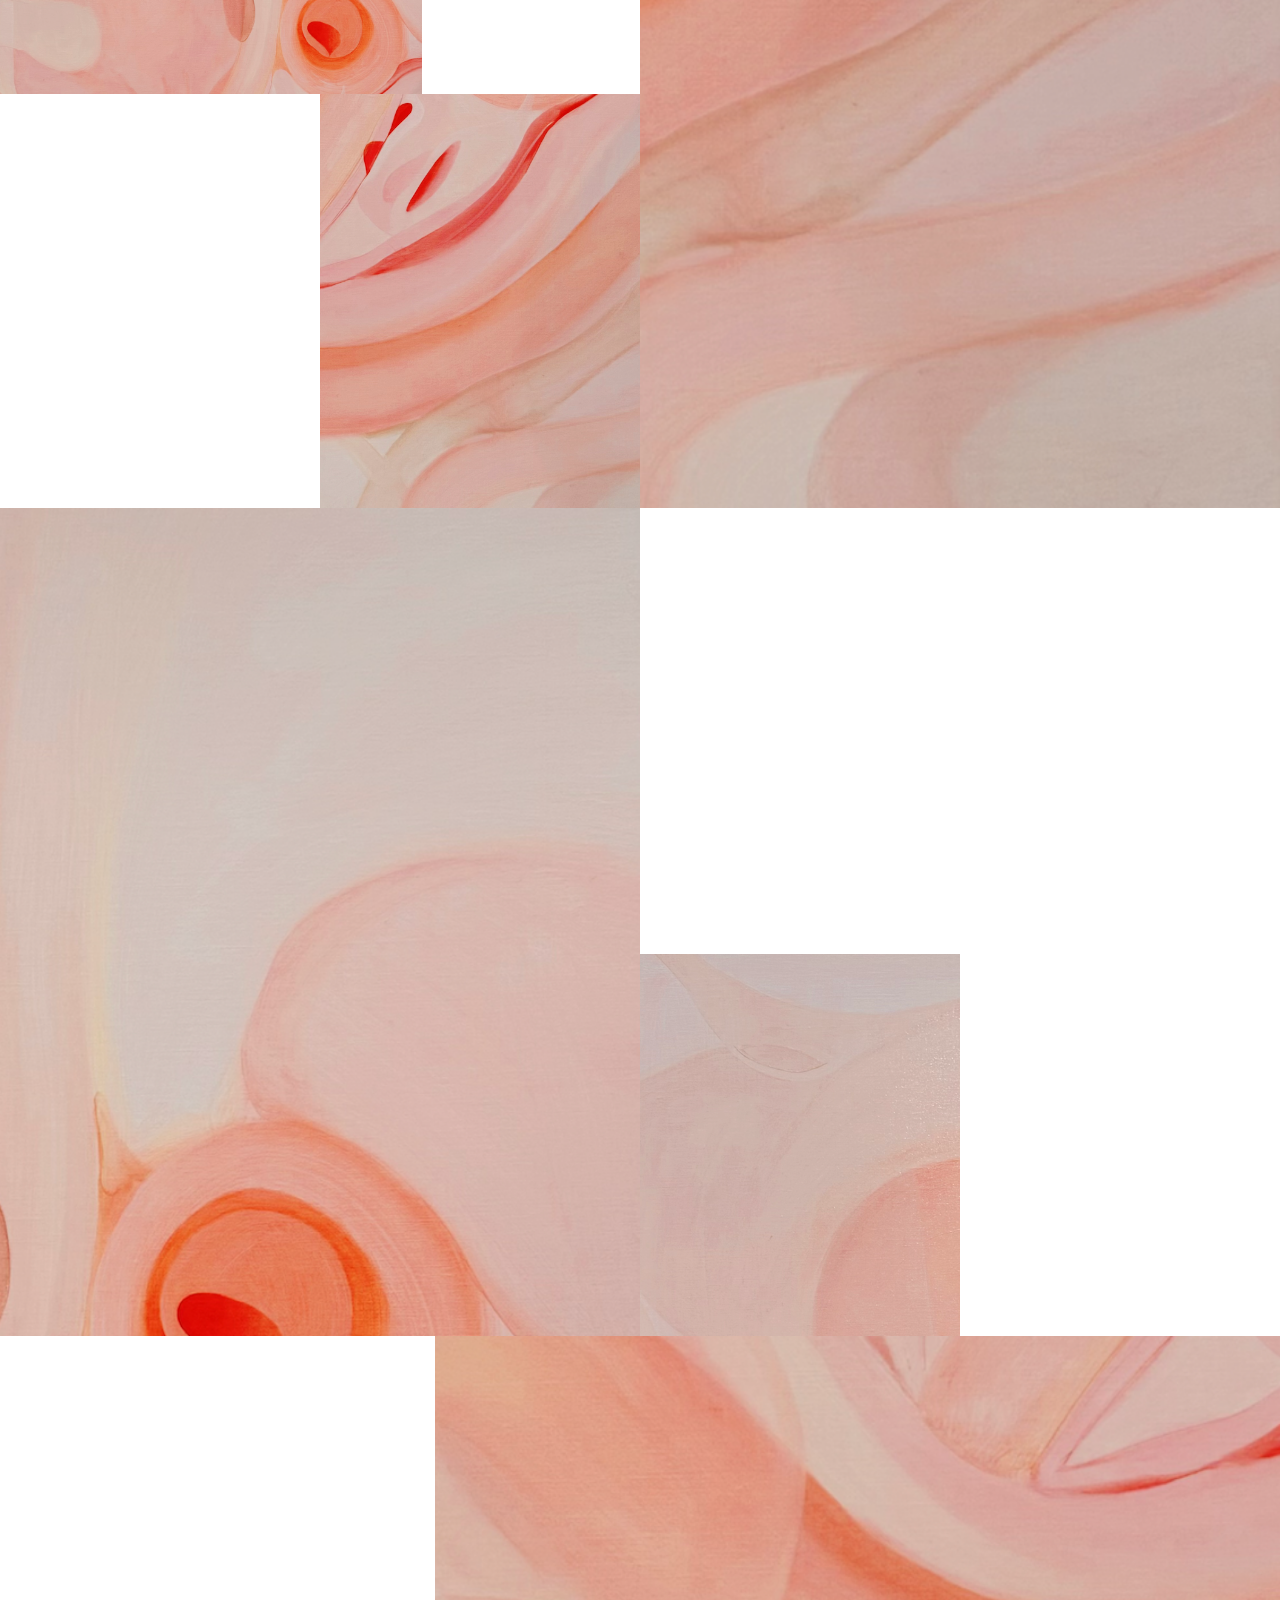
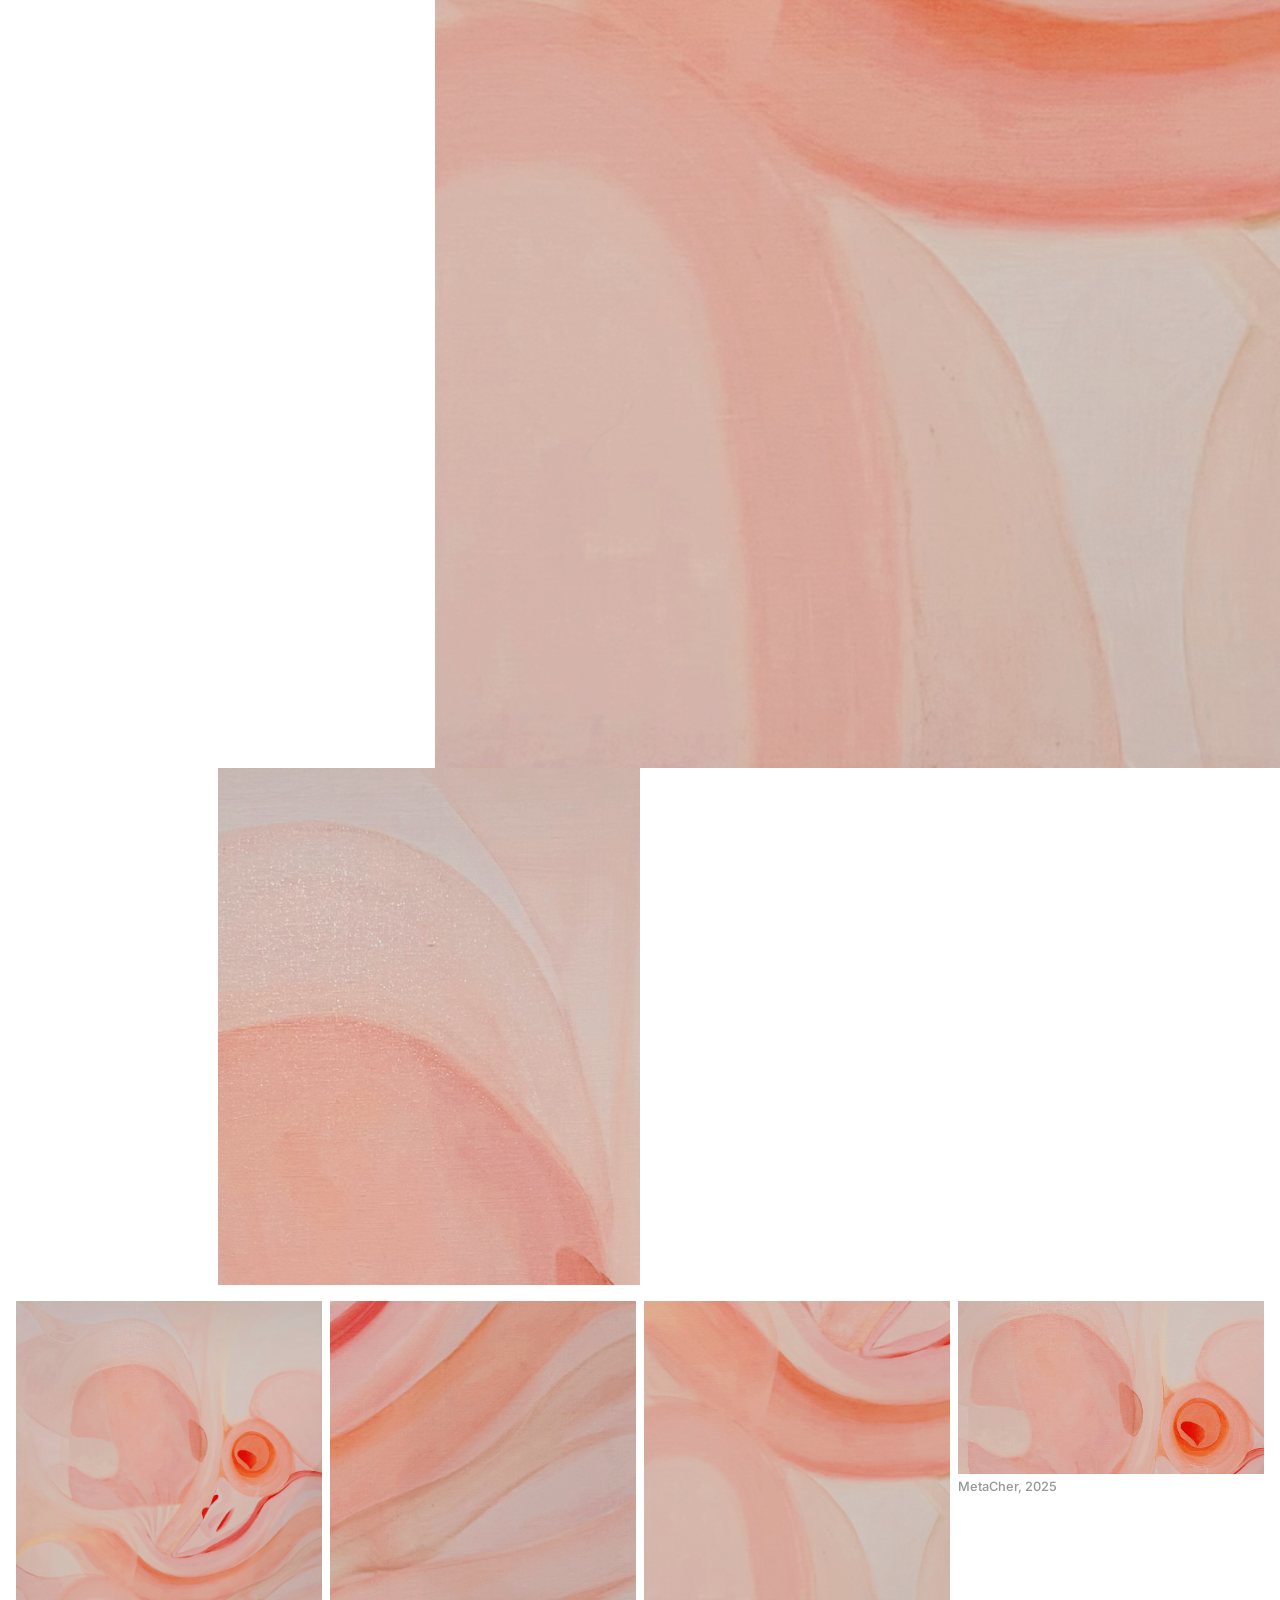
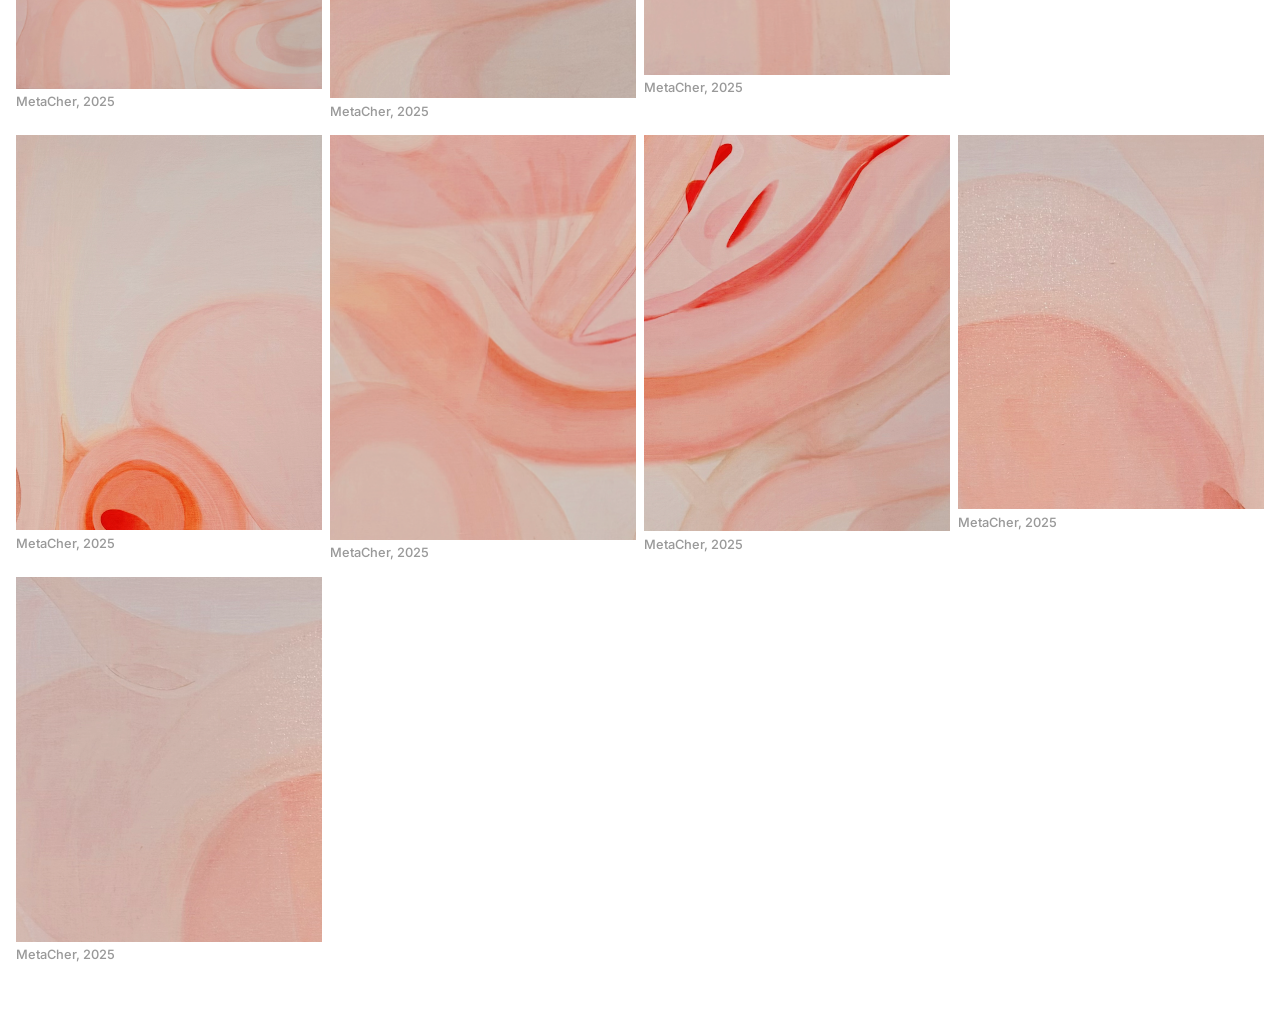
==== commit dd791888: "Replace all remaining images with custom artwork Co-Authored-By: Claude Opus 4.6 (1M context) <norep" ====
--- a/index.html
+++ b/index.html
@@ -79,11 +79,11 @@
     <section class="page">
       <div class="spread">
         <div class="col col-left">
-          <img class="zoomable" src="https://freight.cargo.site/w/1000/i/F2153046947792591831811103730268/Beuys.jpg" alt="" data-caption="Joseph Beuys, 1974" style="width:66%;">
-          <img class="zoomable align-right" src="https://freight.cargo.site/w/700/i/A2153055400976170121065712659036/Fischli-and-Weiss-223.jpg" alt="" data-caption="Peter Fischli &amp; David Weiss, 1989" style="width:50%;">
+          <img class="zoomable" src="4.png" alt="" data-caption="MetaCher, 2025" style="width:66%;">
+          <img class="zoomable align-right" src="7.png" alt="" data-caption="MetaCher, 2025" style="width:50%;">
         </div>
         <div class="col col-right">
-          <img class="zoomable" src="https://freight.cargo.site/w/1500/i/F2153046871921133456643717933660/Cragg-229.jpg" alt="" data-caption="Tony Cragg, 1992">
+          <img class="zoomable" src="2.png" alt="" data-caption="MetaCher, 2025">
         </div>
       </div>
     </section>
@@ -92,10 +92,10 @@
     <section class="page">
       <div class="spread">
         <div class="col col-left align-right">
-          <img class="zoomable" src="https://freight.cargo.site/w/1000/i/B2153025607418455743884383038044/Untitled-1-dragged-27.jpg" alt="" data-caption="Bruce Nauman, 1988">
+          <img class="zoomable" src="5.png" alt="" data-caption="MetaCher, 2025">
         </div>
         <div class="col col-right">
-          <img class="zoomable" src="https://freight.cargo.site/w/700/i/V2154522266824957435731154643548/Nauman-123.jpg" alt="" data-caption="Bruce Nauman, 1991" style="width:50%;">
+          <img class="zoomable" src="9.png" alt="" data-caption="MetaCher, 2025" style="width:50%;">
         </div>
       </div>
     </section>
@@ -103,7 +103,7 @@
     <!-- Page 7: Single image -->
     <section class="page">
       <div class="full-width align-right">
-        <img class="zoomable" src="https://freight.cargo.site/w/1500/i/T2153070145514048469331447982684/Cragg-705.jpg" alt="" data-caption="Tony Cragg, 1990" style="width:66%;">
+        <img class="zoomable" src="3.png" alt="" data-caption="MetaCher, 2025" style="width:66%;">
       </div>
     </section>
 
@@ -111,7 +111,7 @@
     <section class="page">
       <div class="spread">
         <div class="col col-left align-right">
-          <img class="zoomable" src="https://freight.cargo.site/w/1500/i/X2153073156170255251319948126812/Fischli-and-Weiss-445.jpg" alt="" data-caption="Peter Fischli &amp; David Weiss, 1987" style="width:66%;">
+          <img class="zoomable" src="8.png" alt="" data-caption="MetaCher, 2025" style="width:66%;">
         </div>
         <div class="col col-right"></div>
       </div>
@@ -121,68 +121,40 @@
     <section class="page" id="index">
       <div class="gallery-grid">
         <div class="gallery-item">
-          <img class="zoomable" src="https://freight.cargo.site/w/700/i/C2130485014731784348518957525596/Beuys-8347.jpg" alt="" data-caption="Joseph Beuys, 1982">
-          <figcaption>Joseph Beuys, 1982</figcaption>
+          <img class="zoomable" src="1.jpg" alt="" data-caption="MetaCher, 2025">
+          <figcaption>MetaCher, 2025</figcaption>
         </div>
         <div class="gallery-item">
-          <img class="zoomable" src="https://freight.cargo.site/w/700/i/J2130485283021230156550676228700/Beuys-98.jpg" alt="" data-caption="Joseph Beuys, 1985">
-          <figcaption>Joseph Beuys, 1985</figcaption>
+          <img class="zoomable" src="2.png" alt="" data-caption="MetaCher, 2025">
+          <figcaption>MetaCher, 2025</figcaption>
         </div>
         <div class="gallery-item">
-          <img class="zoomable" src="https://freight.cargo.site/w/700/i/W2130472127688800502436522175068/Cragg-400.jpg" alt="" data-caption="Tony Cragg, 1987">
-          <figcaption>Tony Cragg, 1987</figcaption>
+          <img class="zoomable" src="3.png" alt="" data-caption="MetaCher, 2025">
+          <figcaption>MetaCher, 2025</figcaption>
         </div>
         <div class="gallery-item">
-          <img class="zoomable" src="https://freight.cargo.site/w/700/i/L2130472636099513917945474263644/Kippenberger-3339.jpg" alt="" data-caption="Martin Kippenberger, 1990">
-          <figcaption>Martin Kippenberger, 1990</figcaption>
+          <img class="zoomable" src="4.png" alt="" data-caption="MetaCher, 2025">
+          <figcaption>MetaCher, 2025</figcaption>
         </div>
         <div class="gallery-item">
-          <img class="zoomable" src="https://freight.cargo.site/w/700/i/V2130472636117960662019183815260/Fischli-and-Weiss.jpg" alt="" data-caption="Peter Fischli &amp; David Weiss, 1991">
-          <figcaption>Peter Fischli &amp; David Weiss, 1991</figcaption>
+          <img class="zoomable" src="5.png" alt="" data-caption="MetaCher, 2025">
+          <figcaption>MetaCher, 2025</figcaption>
         </div>
         <div class="gallery-item">
-          <img class="zoomable" src="https://freight.cargo.site/w/700/i/B2130481192068350185909704796764/Andre-30298.jpg" alt="" data-caption="Carl Andre, 1975">
-          <figcaption>Carl Andre, 1975</figcaption>
+          <img class="zoomable" src="6.png" alt="" data-caption="MetaCher, 2025">
+          <figcaption>MetaCher, 2025</figcaption>
         </div>
         <div class="gallery-item">
-          <img class="zoomable" src="https://freight.cargo.site/w/700/i/N2153022167690981807411712305756/Beuys-12349.jpg" alt="" data-caption="Joseph Beuys, 1979">
-          <figcaption>Joseph Beuys, 1979</figcaption>
+          <img class="zoomable" src="7.png" alt="" data-caption="MetaCher, 2025">
+          <figcaption>MetaCher, 2025</figcaption>
         </div>
         <div class="gallery-item">
-          <img class="zoomable" src="https://freight.cargo.site/w/700/i/X2153022509250895076217770027612/Kippenberger-40009.jpg" alt="" data-caption="Martin Kippenberger, 1988">
-          <figcaption>Martin Kippenberger, 1988</figcaption>
+          <img class="zoomable" src="8.png" alt="" data-caption="MetaCher, 2025">
+          <figcaption>MetaCher, 2025</figcaption>
         </div>
         <div class="gallery-item">
-          <img class="zoomable" src="https://freight.cargo.site/w/700/i/V2153029912316673481408734112348/Cragg-200.jpg" alt="" data-caption="Tony Cragg, 1985">
-          <figcaption>Tony Cragg, 1985</figcaption>
-        </div>
-        <div class="gallery-item">
-          <img class="zoomable" src="https://freight.cargo.site/w/700/i/F2153046947792591831811103730268/Beuys.jpg" alt="" data-caption="Joseph Beuys, 1974">
-          <figcaption>Joseph Beuys, 1974</figcaption>
-        </div>
-        <div class="gallery-item">
-          <img class="zoomable" src="https://freight.cargo.site/w/700/i/A2153055400976170121065712659036/Fischli-and-Weiss-223.jpg" alt="" data-caption="Peter Fischli &amp; David Weiss, 1989">
-          <figcaption>Peter Fischli &amp; David Weiss, 1989</figcaption>
-        </div>
-        <div class="gallery-item">
-          <img class="zoomable" src="https://freight.cargo.site/w/700/i/F2153046871921133456643717933660/Cragg-229.jpg" alt="" data-caption="Tony Cragg, 1992">
-          <figcaption>Tony Cragg, 1992</figcaption>
-        </div>
-        <div class="gallery-item">
-          <img class="zoomable" src="https://freight.cargo.site/w/700/i/B2153025607418455743884383038044/Untitled-1-dragged-27.jpg" alt="" data-caption="Bruce Nauman, 1988">
-          <figcaption>Bruce Nauman, 1988</figcaption>
-        </div>
-        <div class="gallery-item">
-          <img class="zoomable" src="https://freight.cargo.site/w/700/i/V2154522266824957435731154643548/Nauman-123.jpg" alt="" data-caption="Bruce Nauman, 1991">
-          <figcaption>Bruce Nauman, 1991</figcaption>
-        </div>
-        <div class="gallery-item">
-          <img class="zoomable" src="https://freight.cargo.site/w/700/i/T2153070145514048469331447982684/Cragg-705.jpg" alt="" data-caption="Tony Cragg, 1990">
-          <figcaption>Tony Cragg, 1990</figcaption>
-        </div>
-        <div class="gallery-item">
-          <img class="zoomable" src="https://freight.cargo.site/w/700/i/X2153073156170255251319948126812/Fischli-and-Weiss-445.jpg" alt="" data-caption="Peter Fischli &amp; David Weiss, 1987">
-          <figcaption>Peter Fischli &amp; David Weiss, 1987</figcaption>
+          <img class="zoomable" src="9.png" alt="" data-caption="MetaCher, 2025">
+          <figcaption>MetaCher, 2025</figcaption>
         </div>
       </div>
     </section>
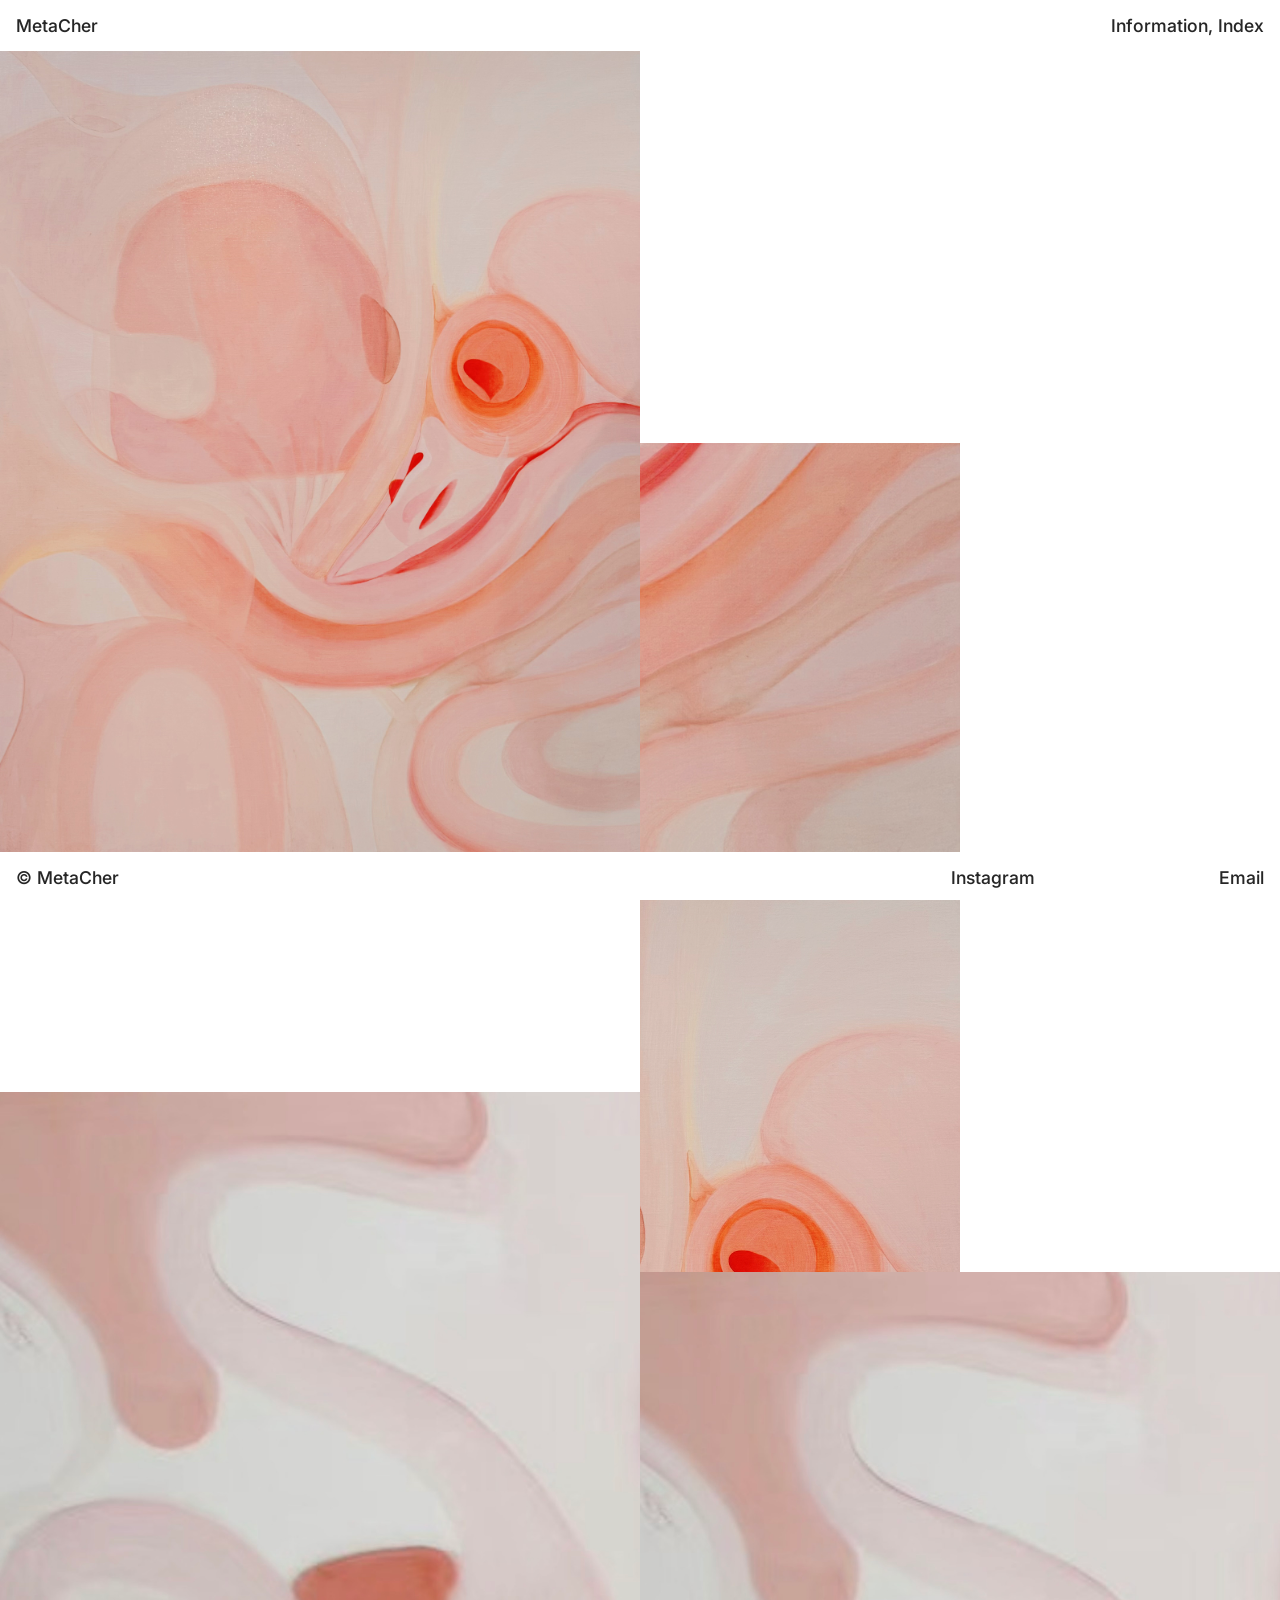
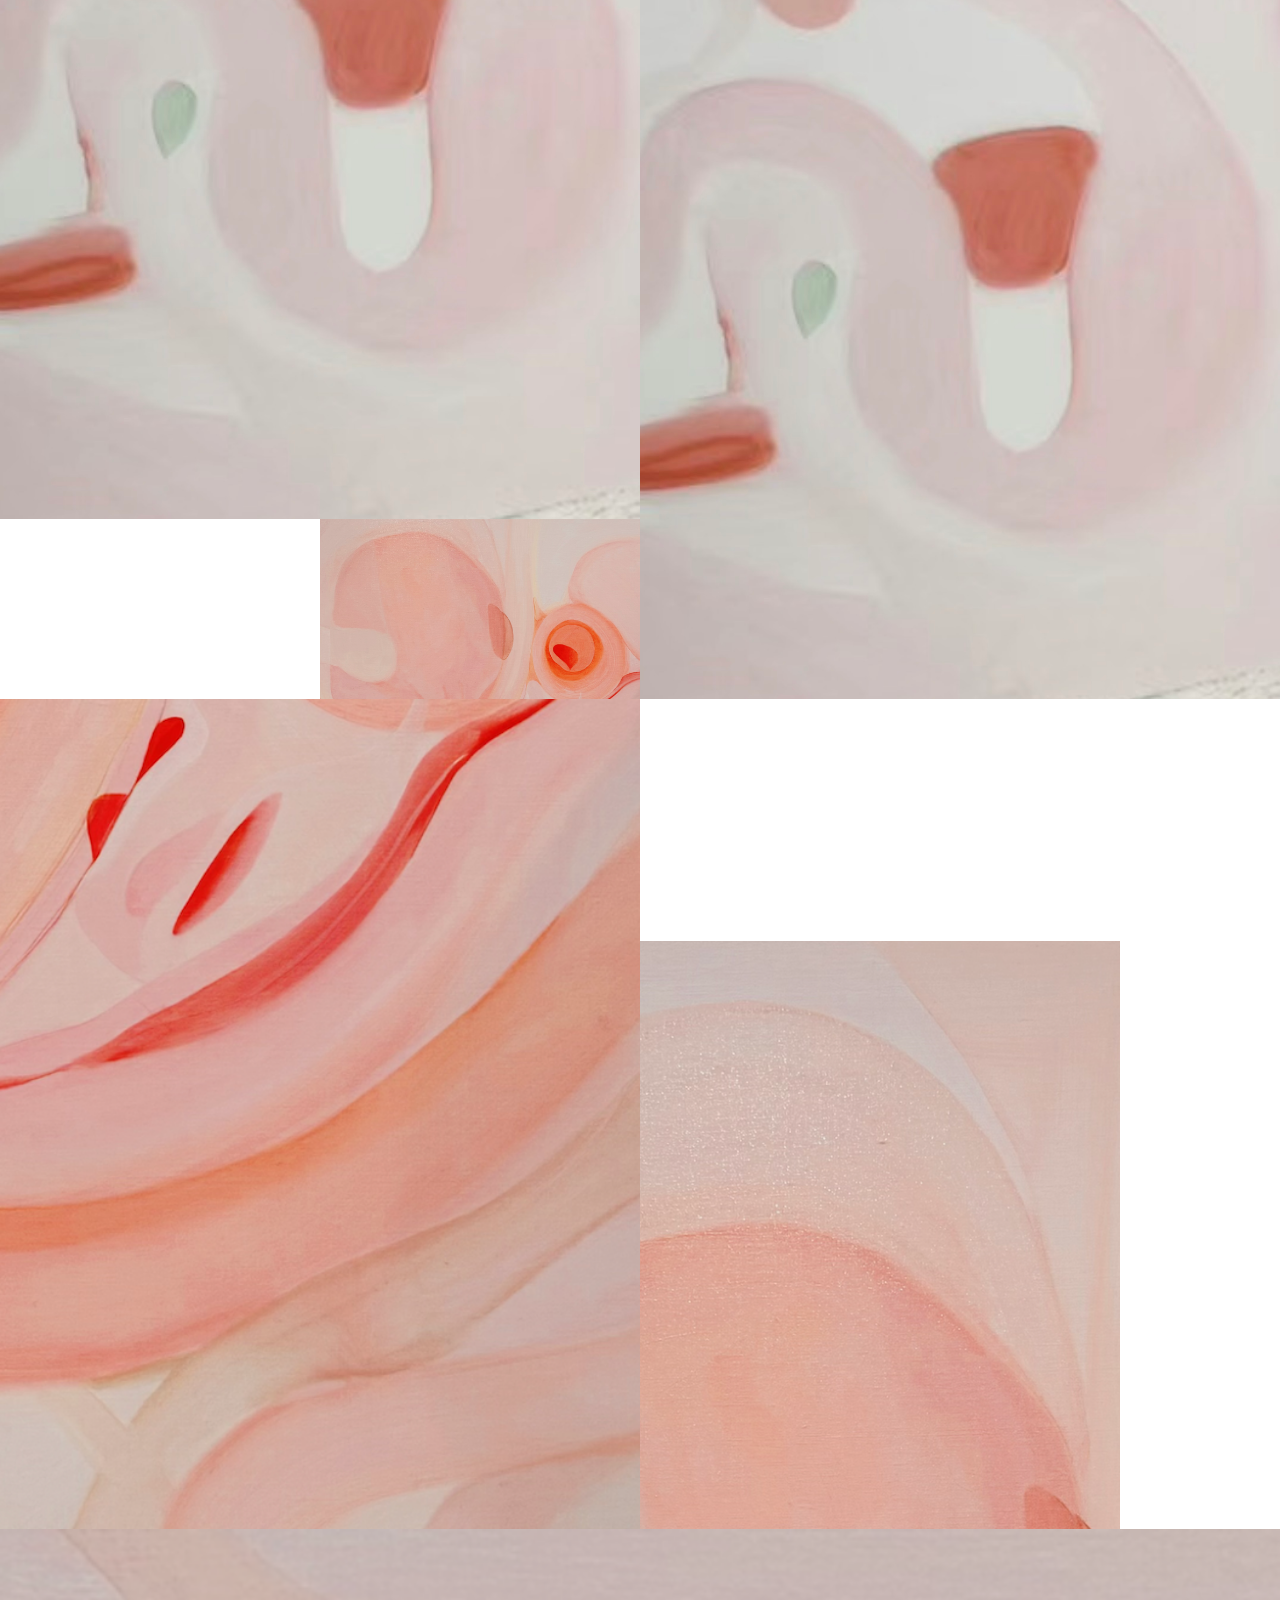
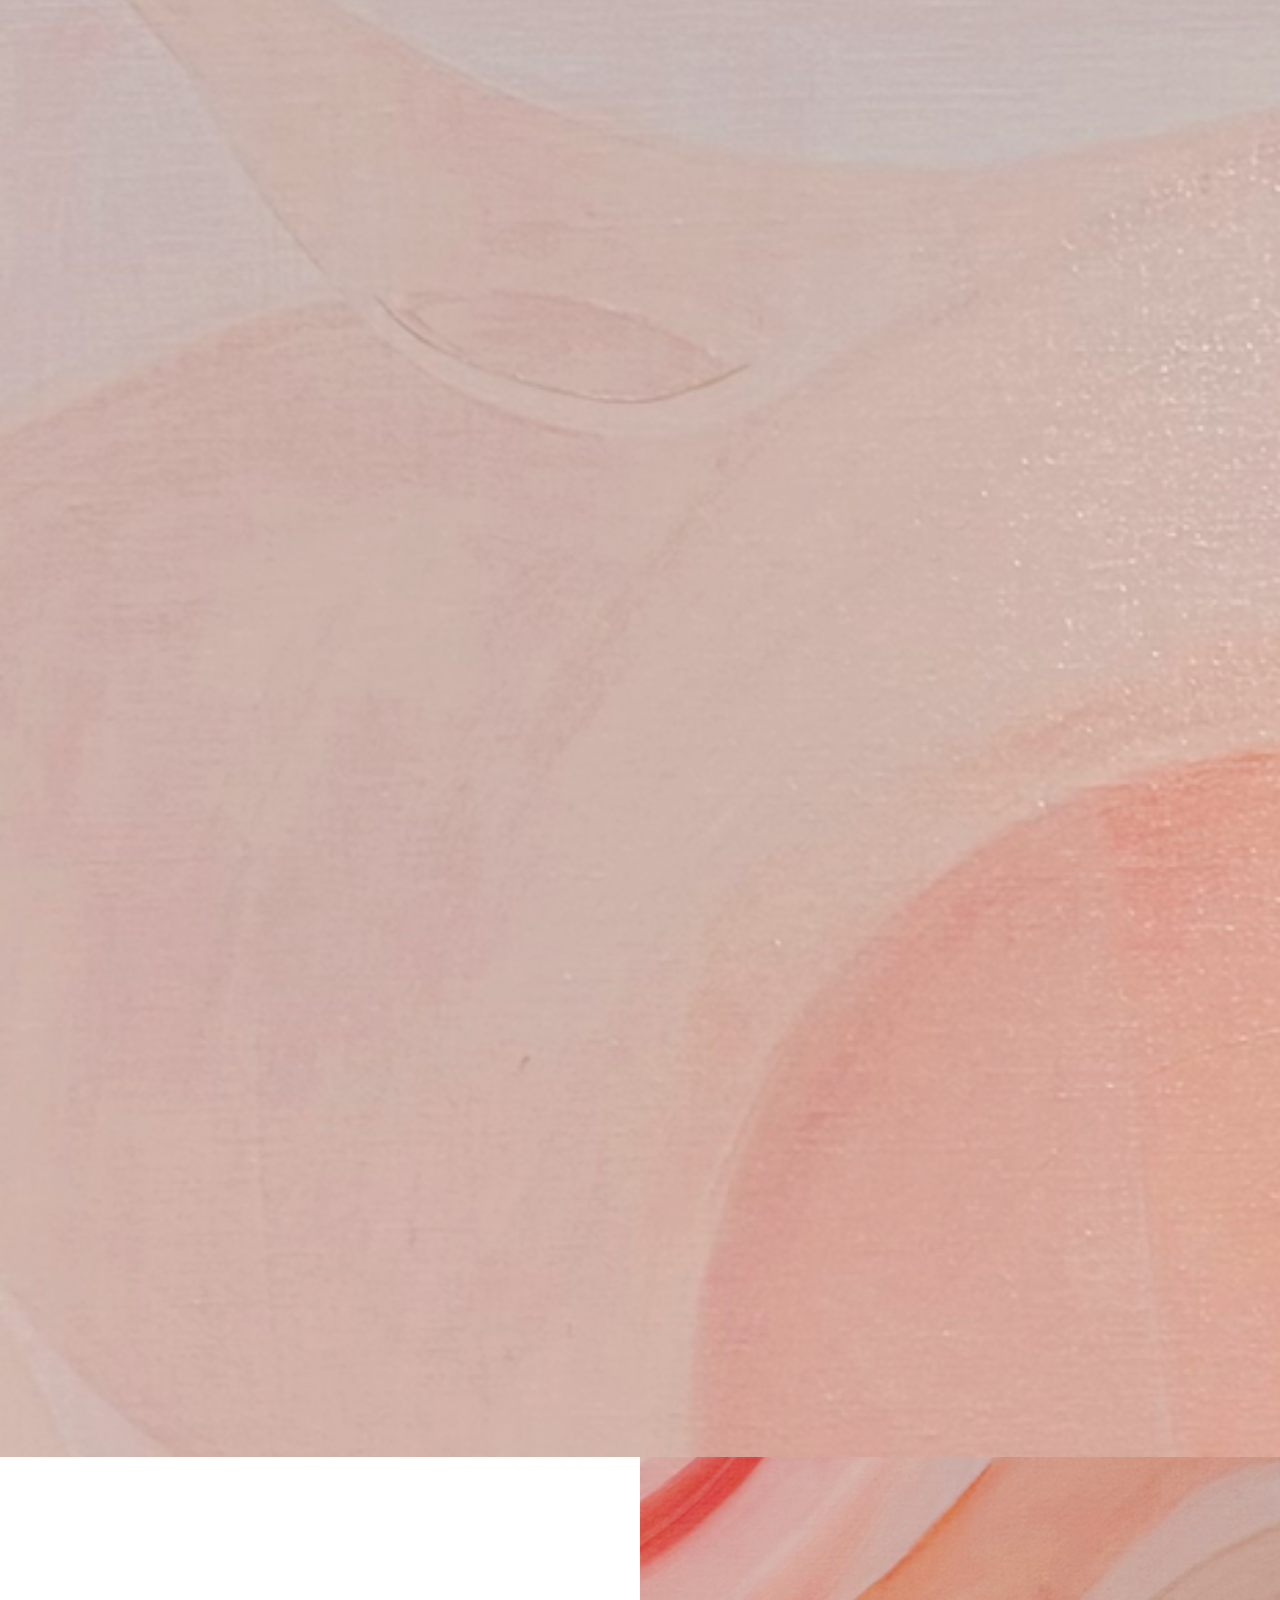
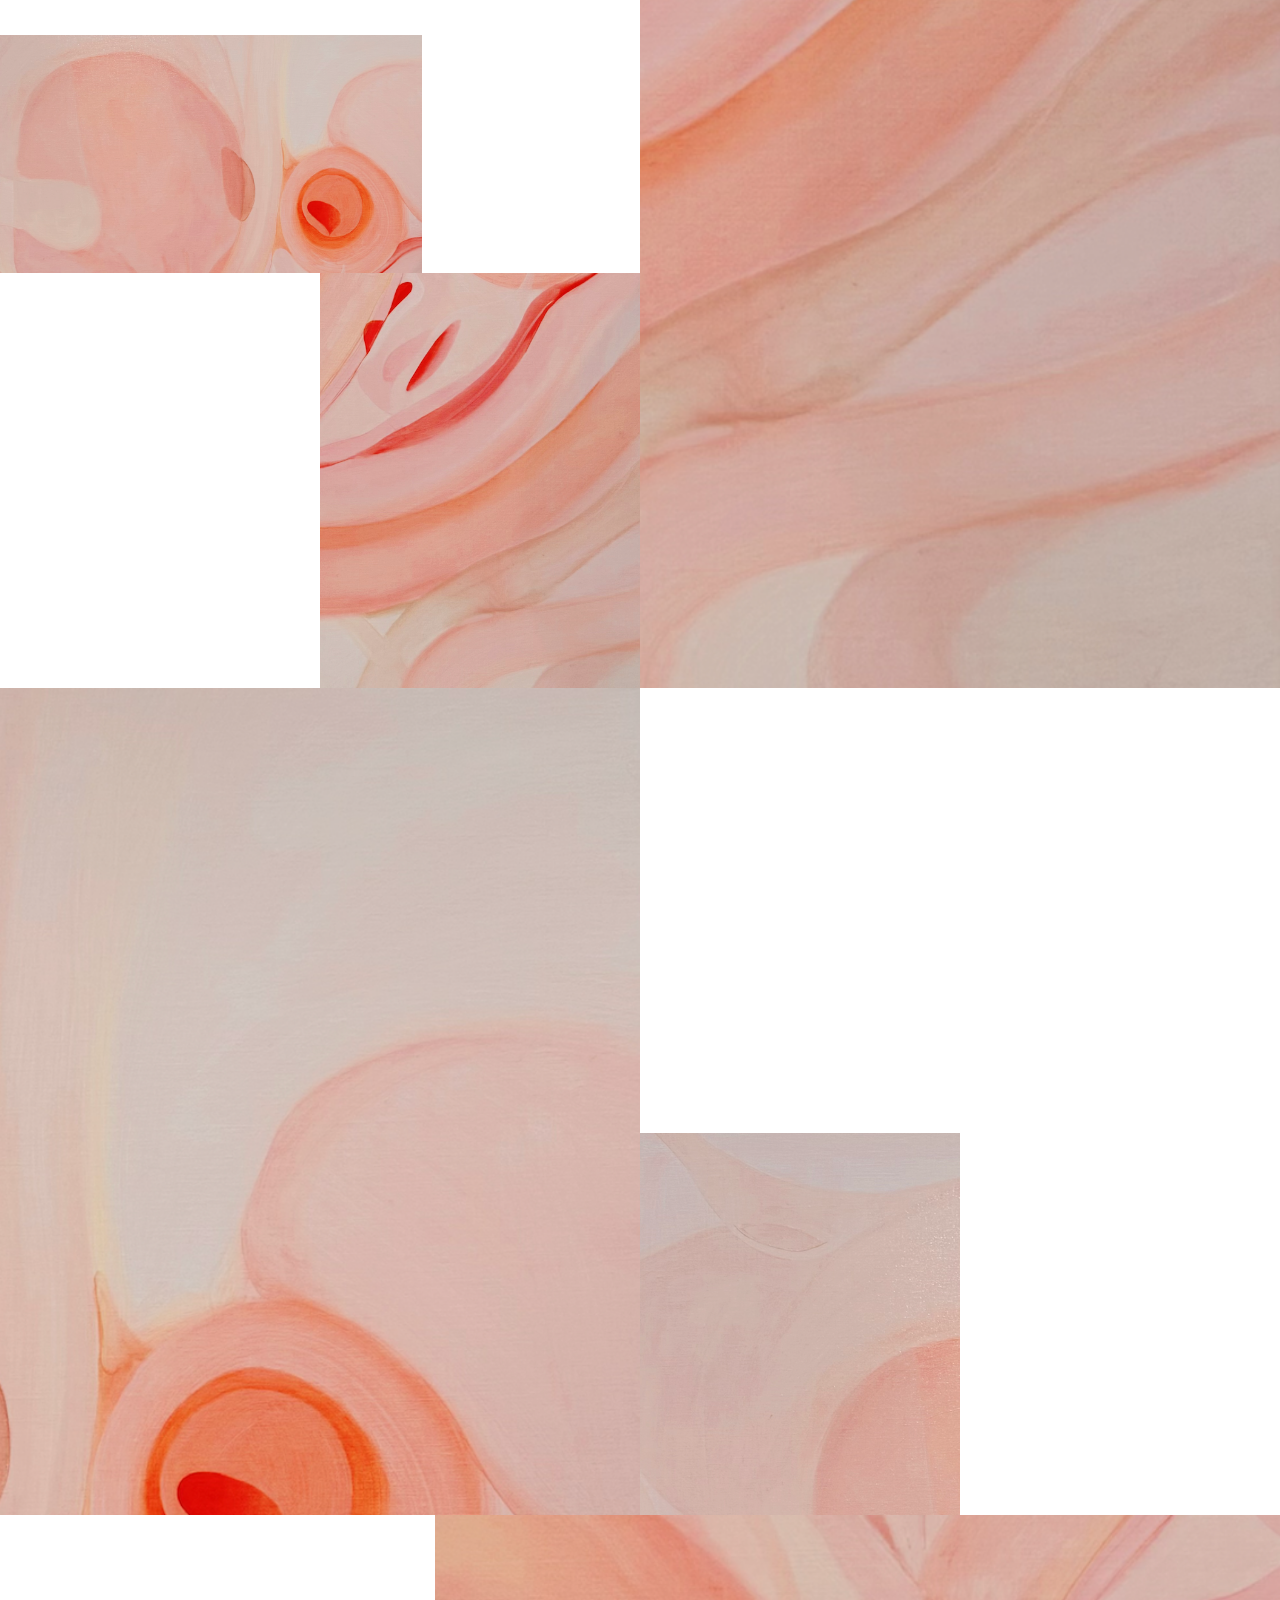
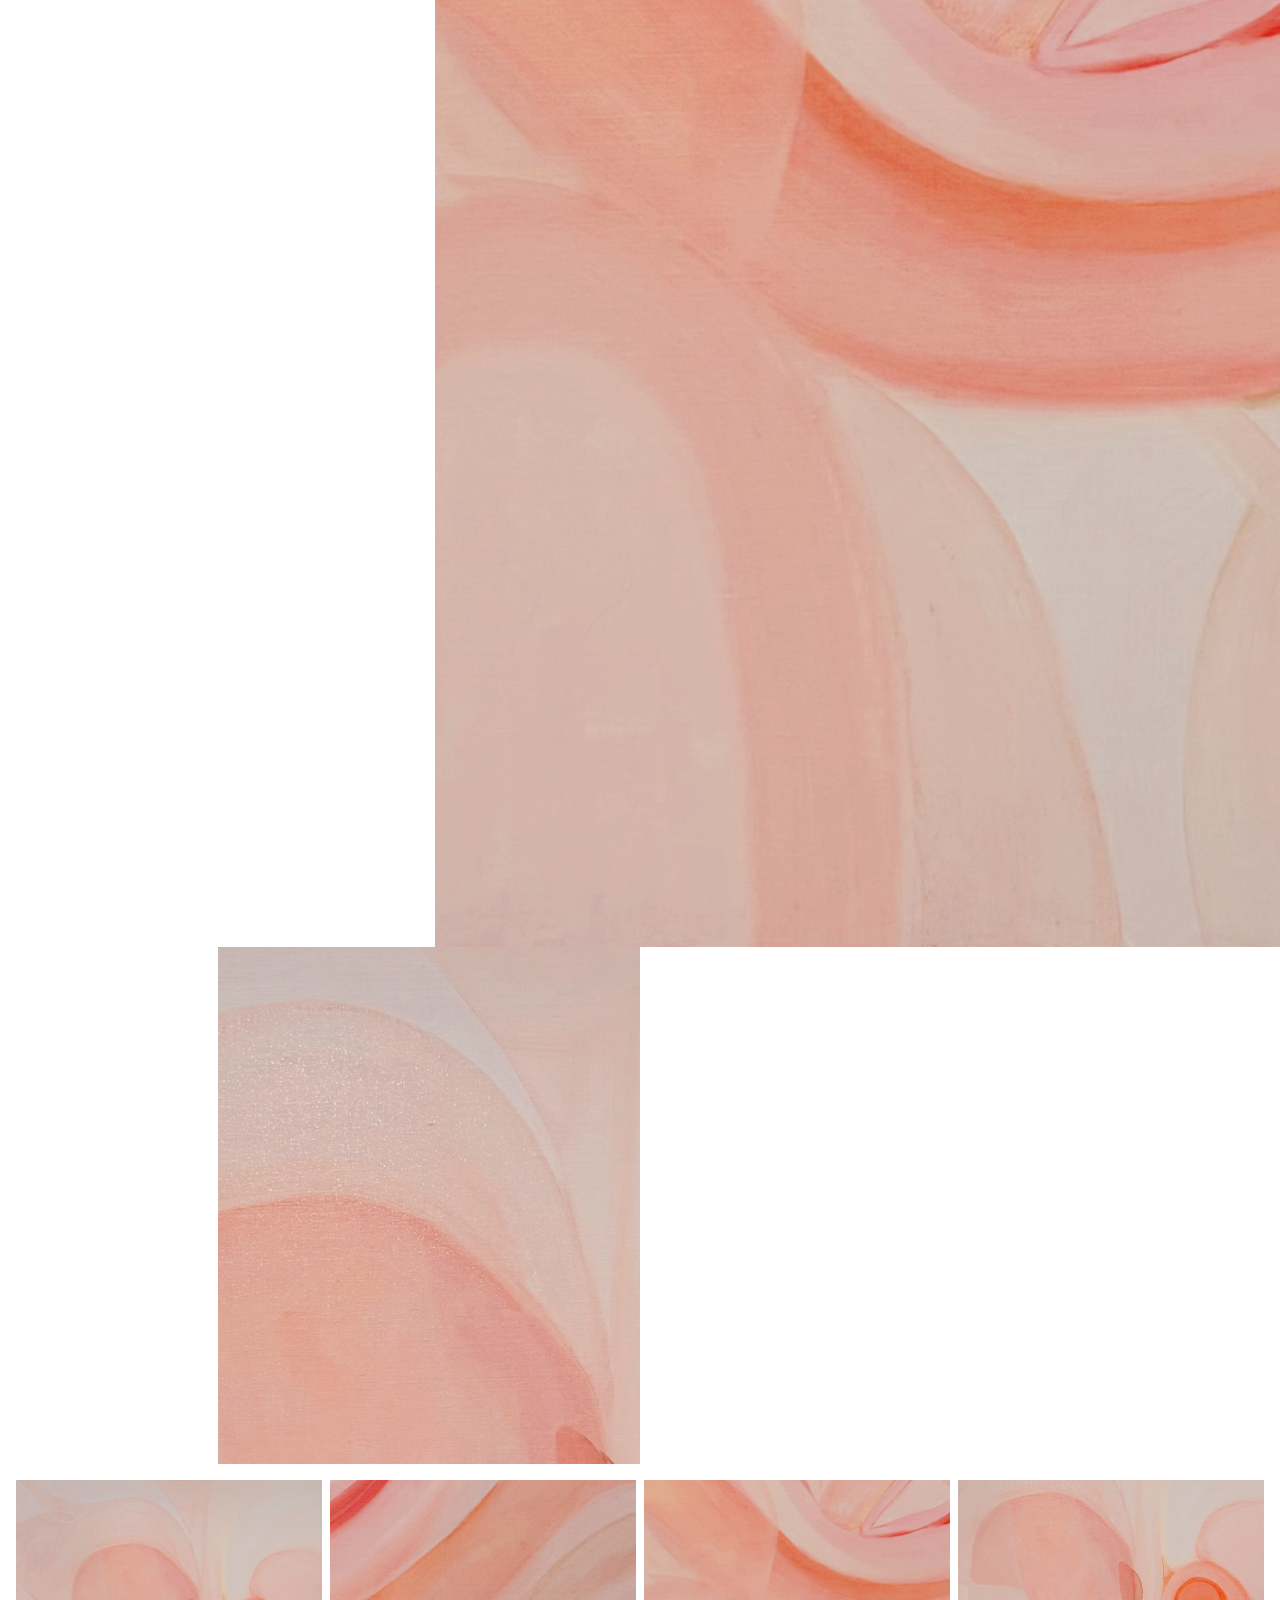
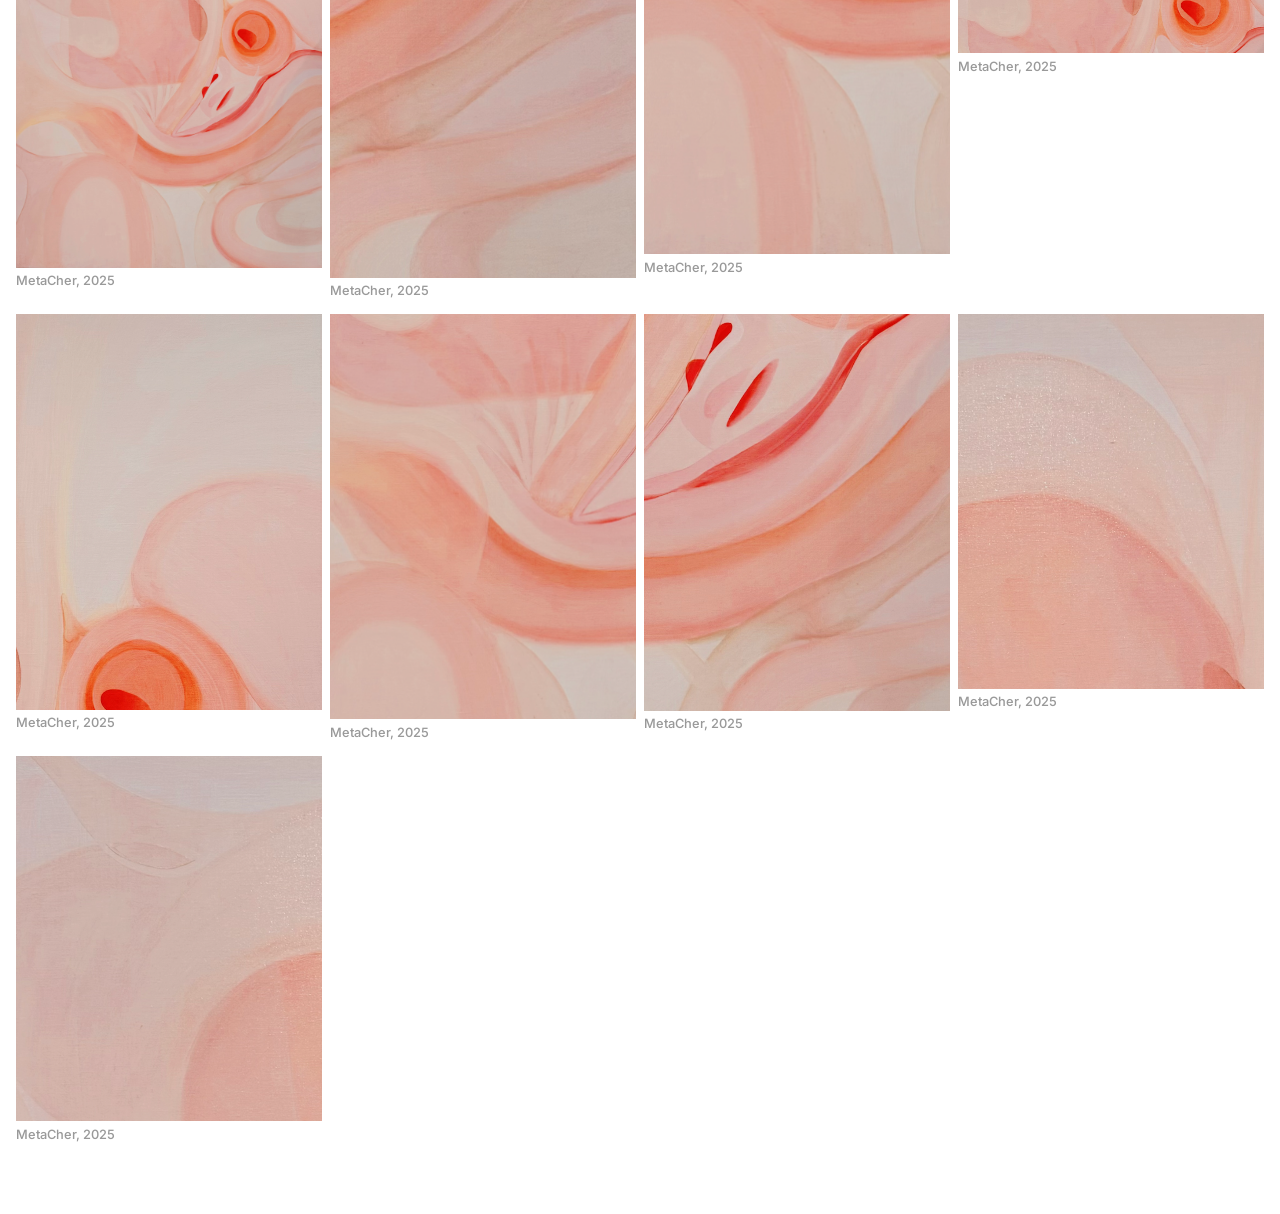
==== commit ac38c45b: "Replace 3rd image with new-1.jpg and 6th with new-2.jpg Co-Authored-By: Claude Opus 4.6 (1M context)" ====
--- a/index.html
+++ b/index.html
@@ -46,12 +46,12 @@
     <section class="page">
       <div class="spread">
         <div class="col col-left">
-          <img class="zoomable" src="3.png" alt="" data-caption="MetaCher, 2025">
+          <img class="zoomable" src="new-1.jpg" alt="" data-caption="MetaCher, 2025">
           <img class="zoomable align-right" src="4.png" alt="" data-caption="MetaCher, 2025" style="width:50%;">
         </div>
         <div class="col col-right">
           <img class="zoomable" src="5.png" alt="" data-caption="MetaCher, 2025" style="width:50%;">
-          <img class="zoomable" src="6.png" alt="" data-caption="MetaCher, 2025">
+          <img class="zoomable" src="new-2.jpg" alt="" data-caption="MetaCher, 2025">
         </div>
       </div>
     </section>
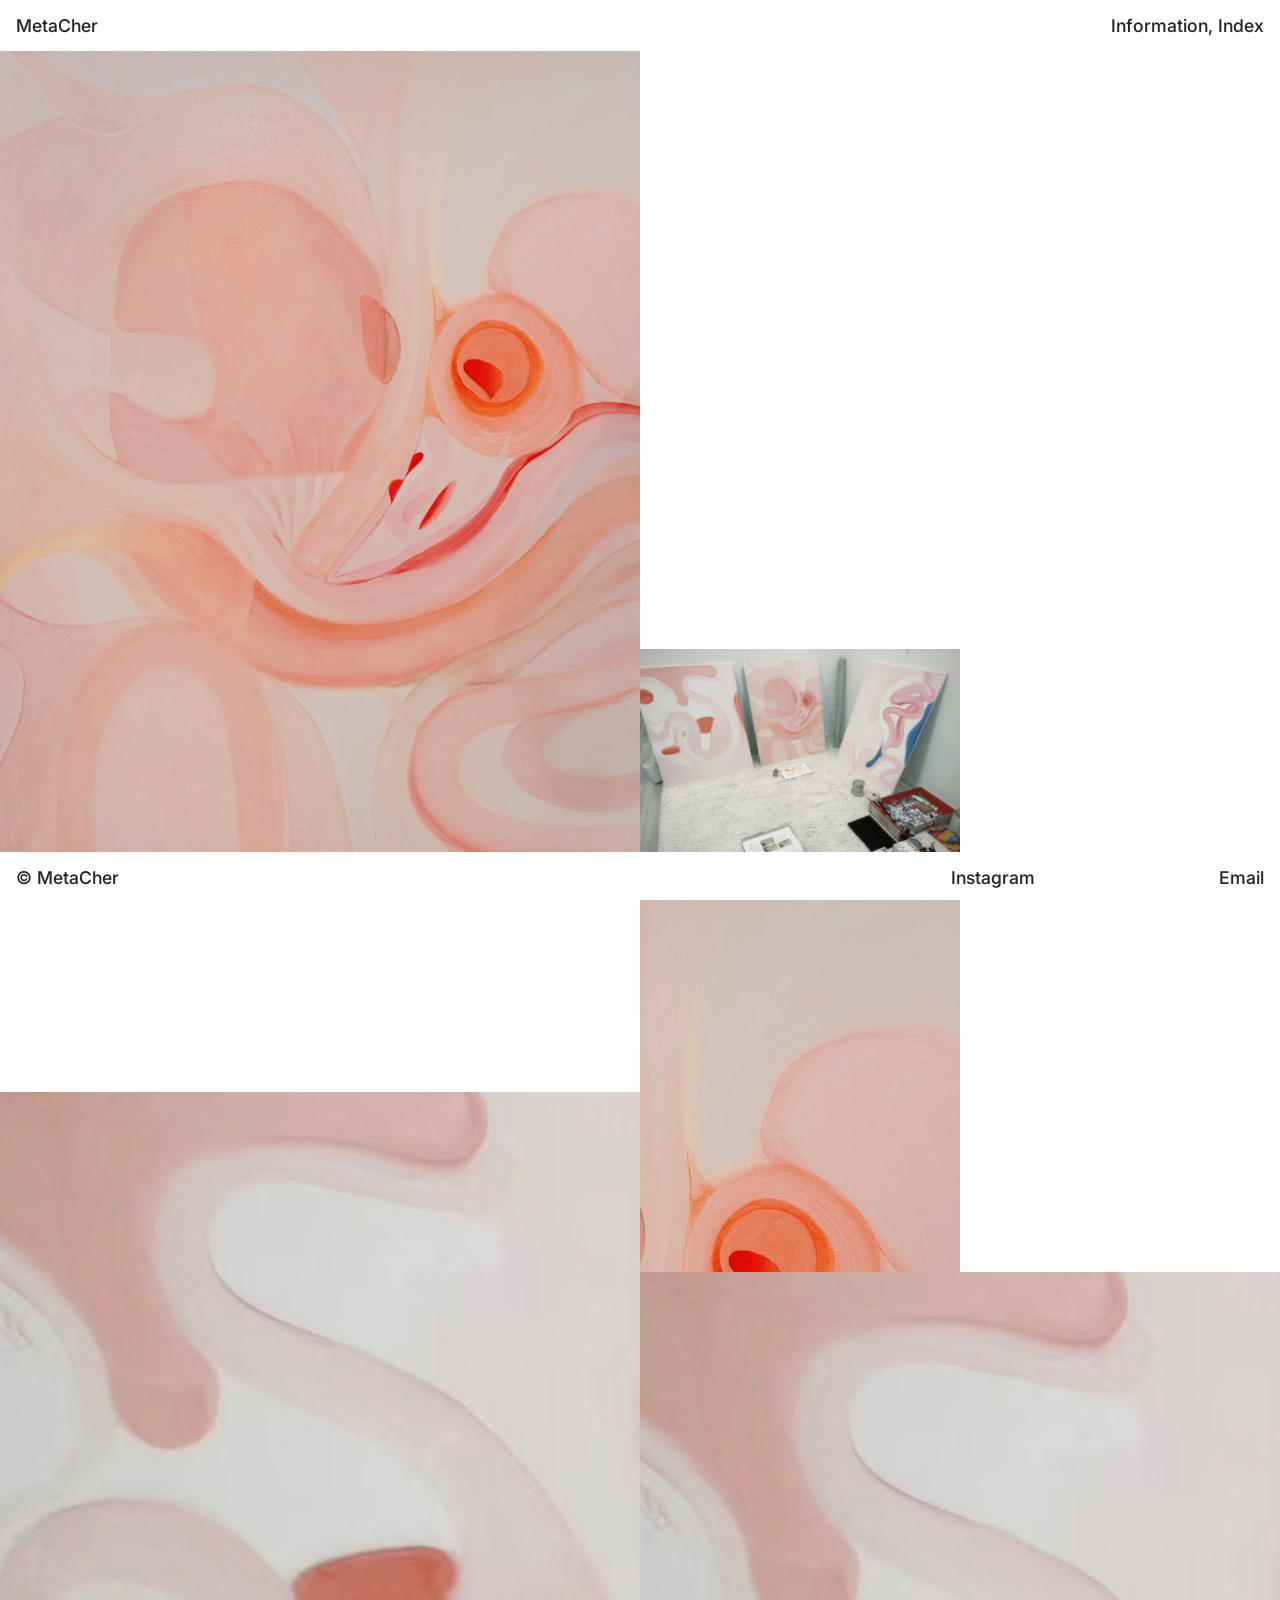
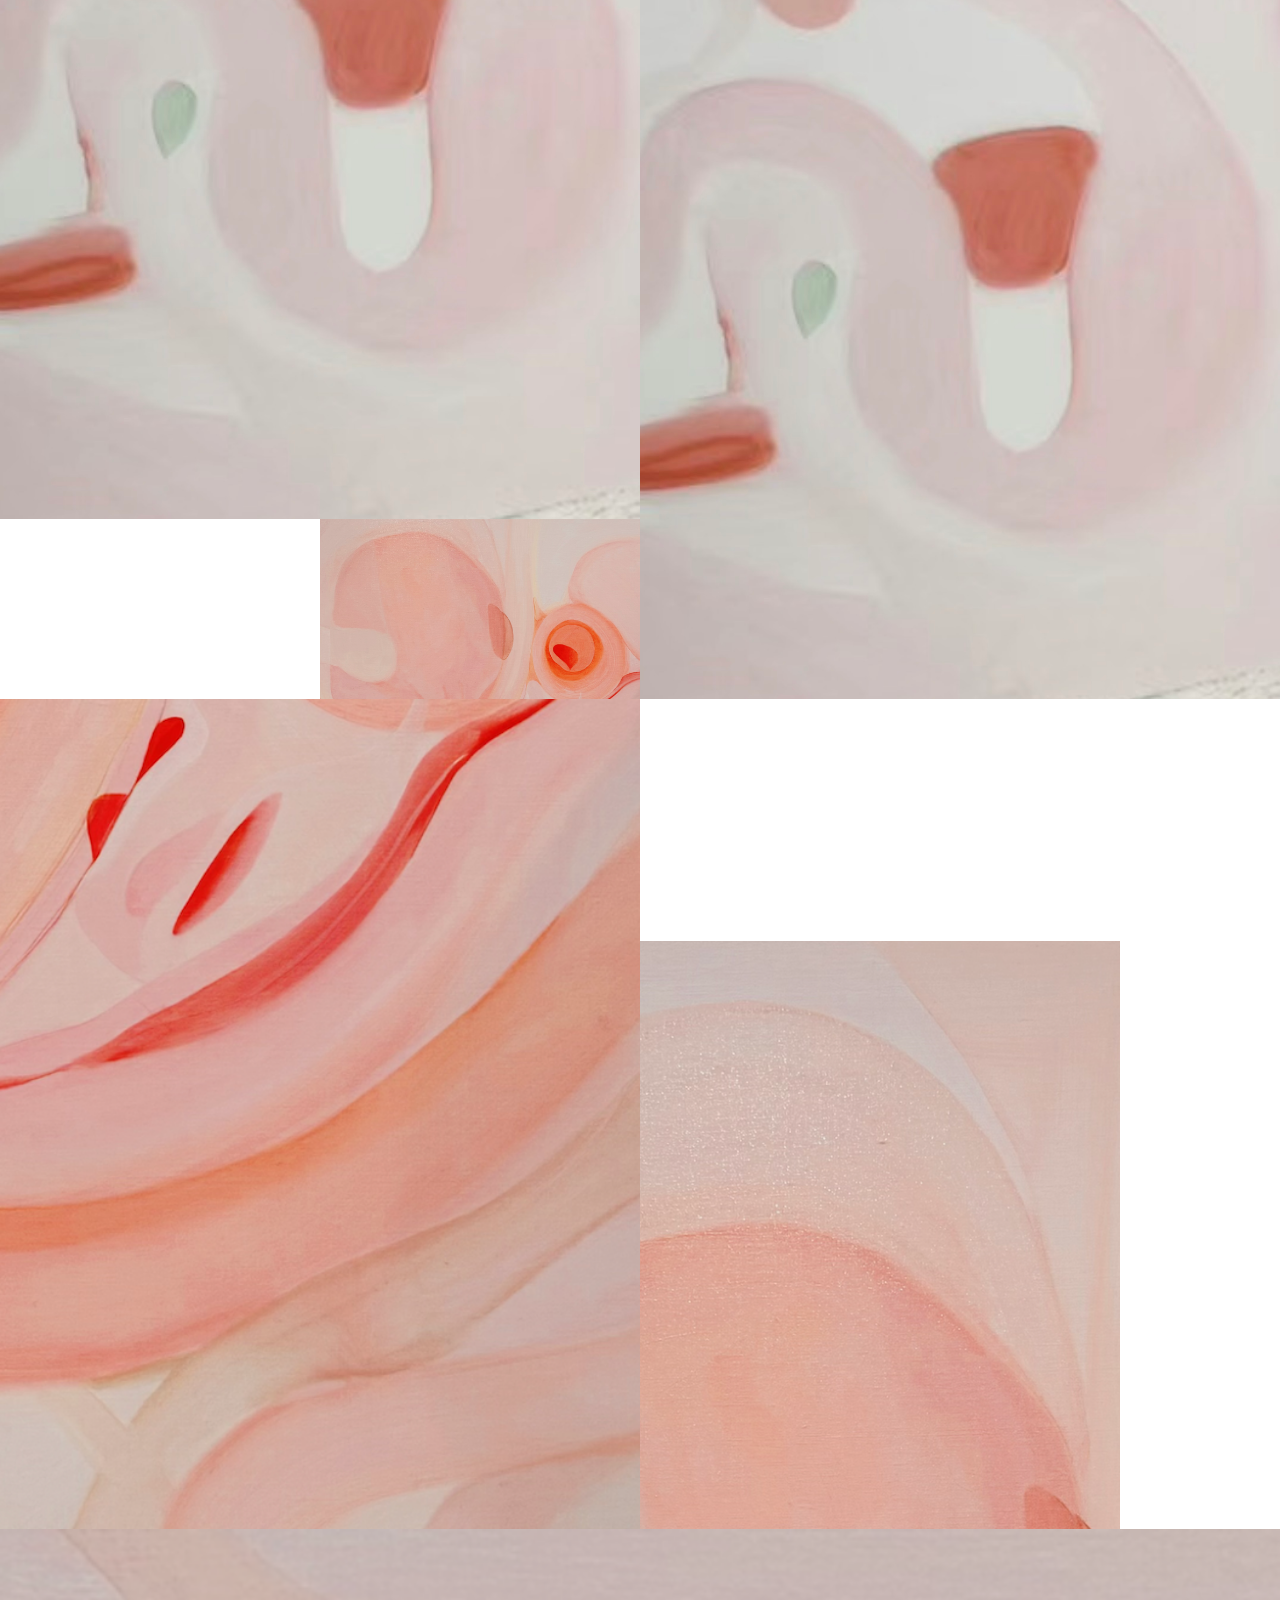
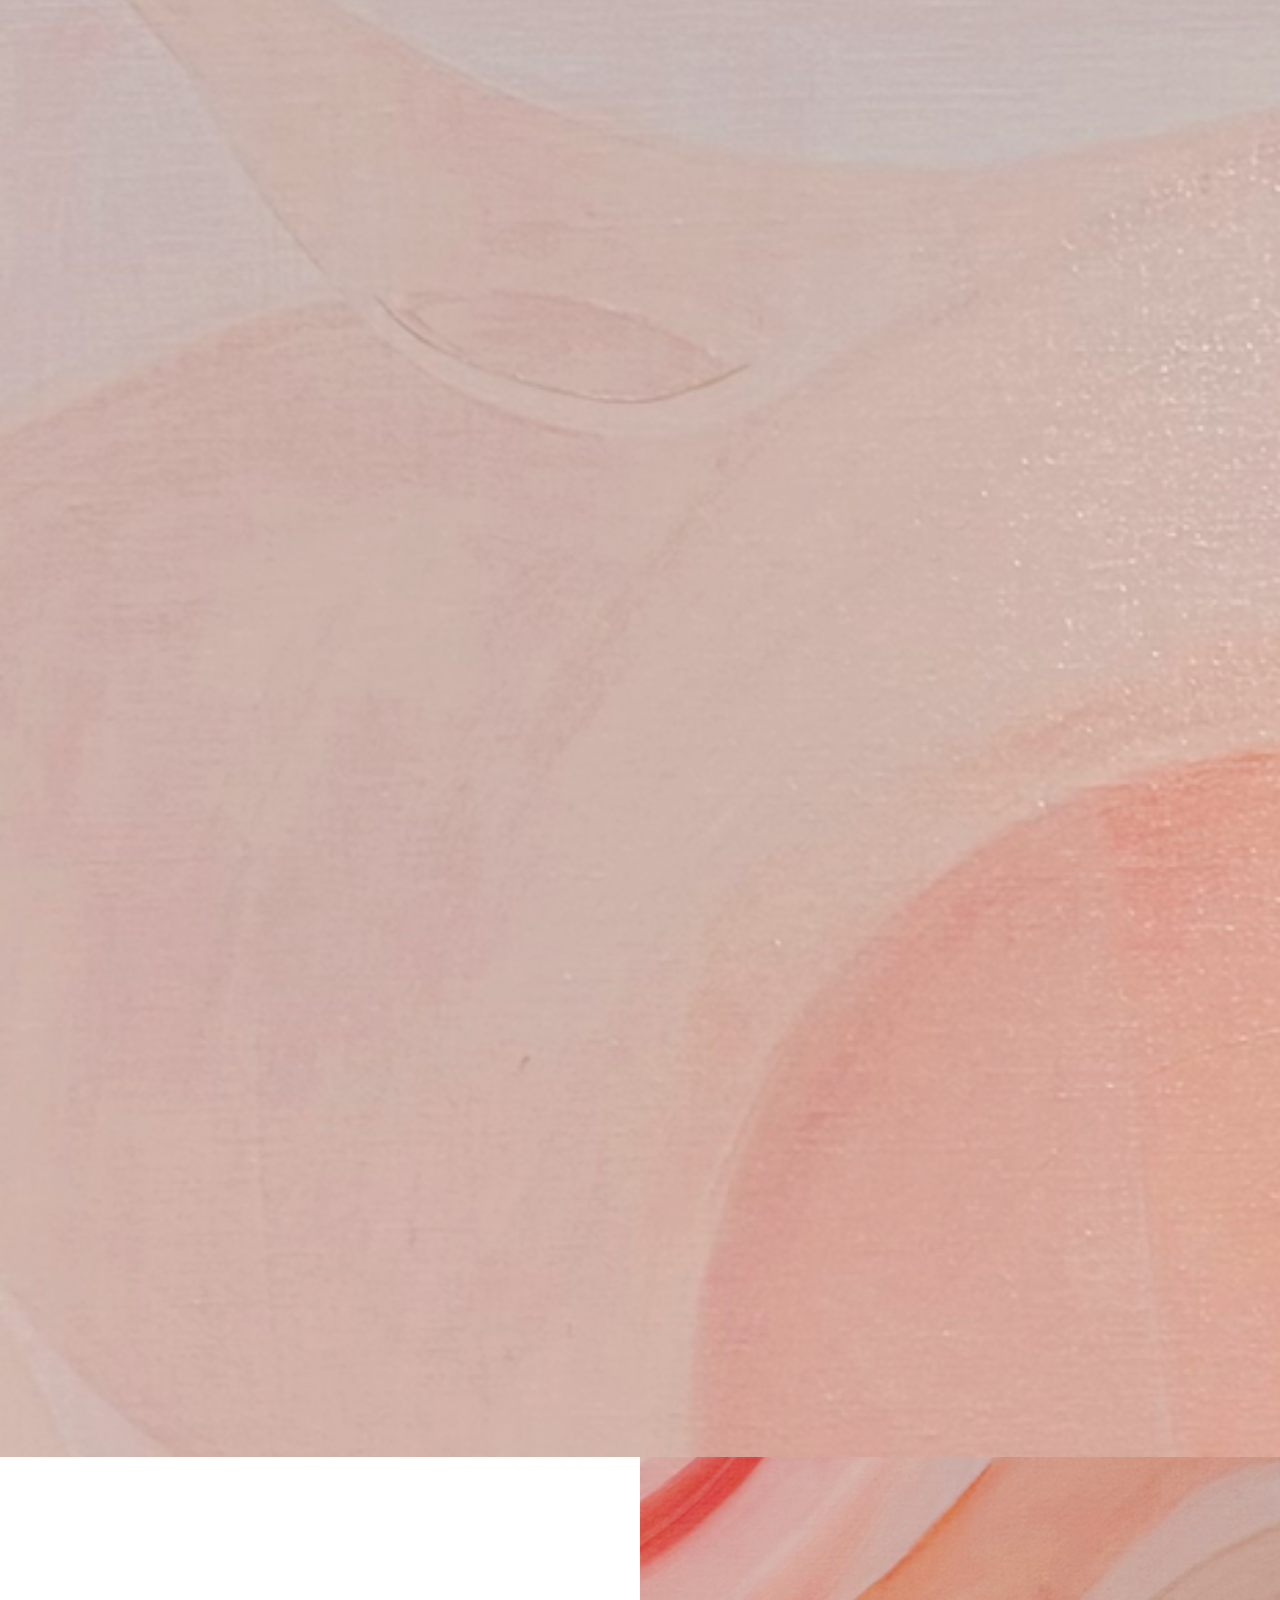
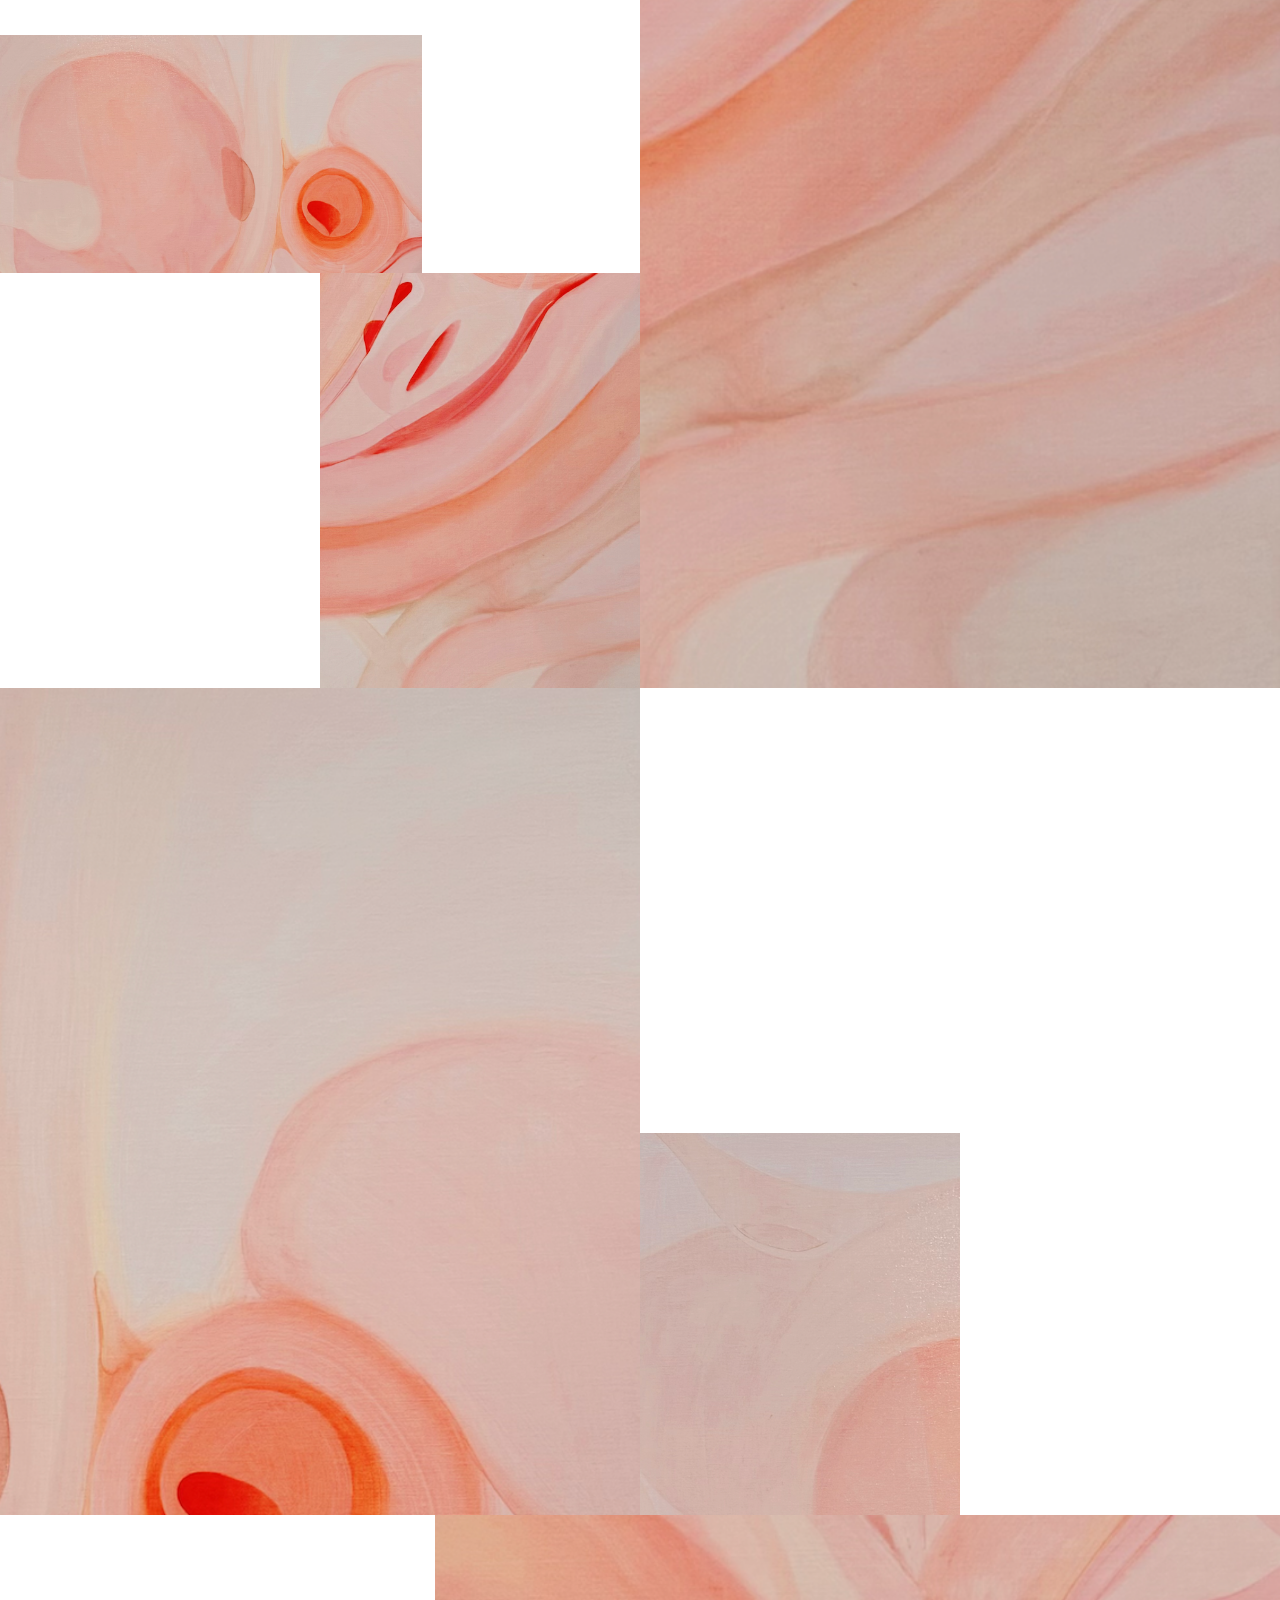
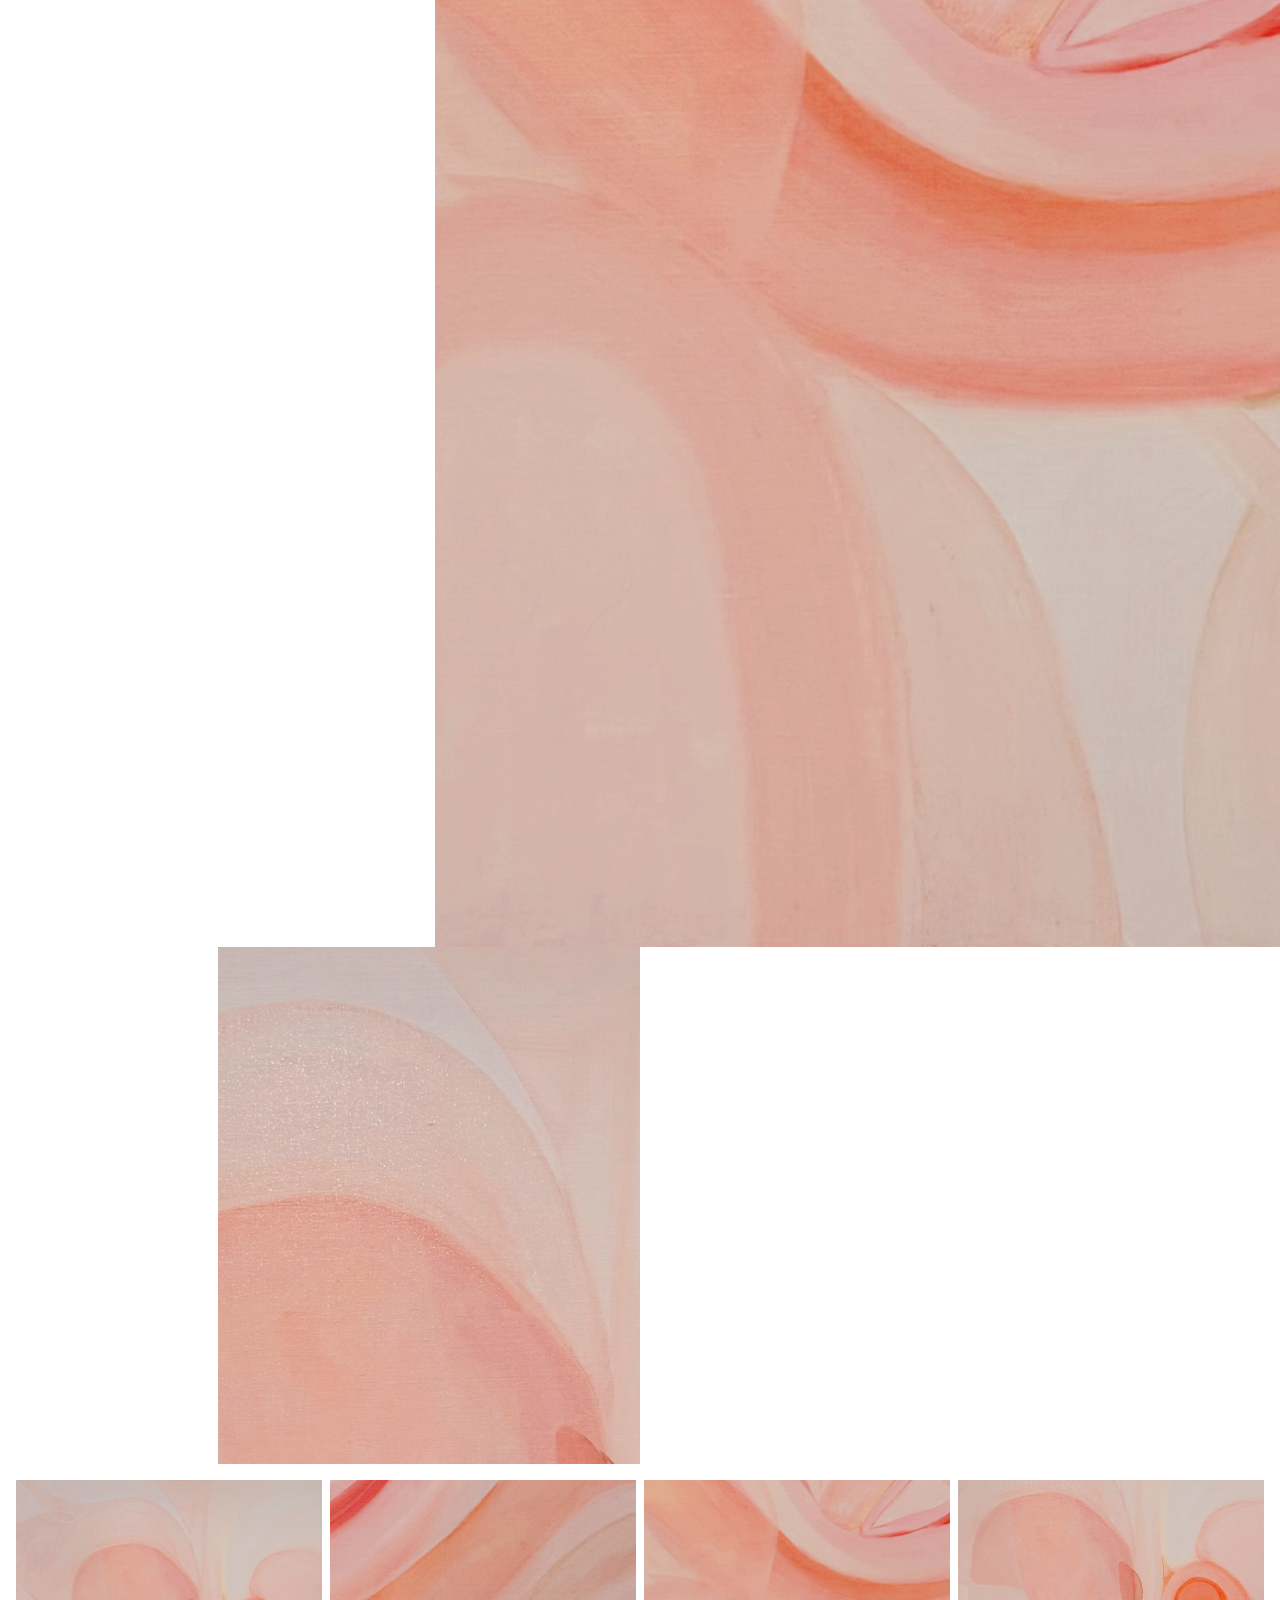
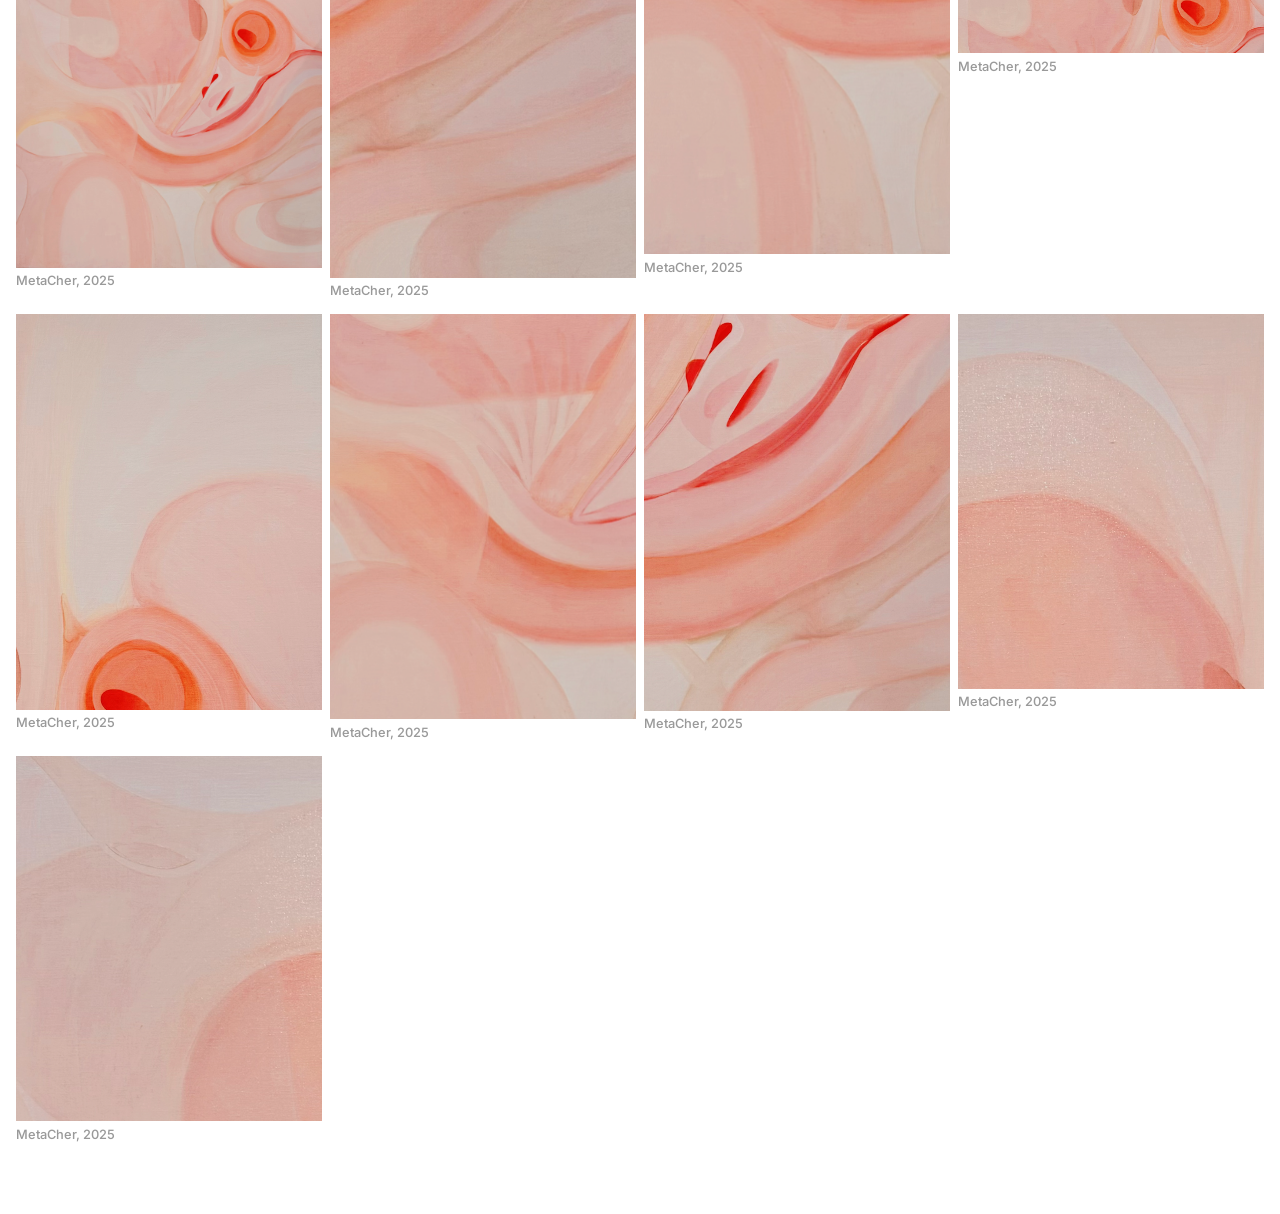
==== commit d96827d6: "Replace images: 3rd→new-2, small→new-3 Co-Authored-By: Claude Opus 4.6 (1M context) <noreply@anthrop" ====
--- a/index.html
+++ b/index.html
@@ -37,7 +37,7 @@
           <img class="zoomable" src="1.jpg" alt="" data-caption="MetaCher, 2025">
         </div>
         <div class="col col-right">
-          <img class="zoomable" src="2.png" alt="" data-caption="MetaCher, 2025" style="width:50%;">
+          <img class="zoomable" src="new-3.JPG" alt="" data-caption="MetaCher, 2025" style="width:50%;">
         </div>
       </div>
     </section>
@@ -46,7 +46,7 @@
     <section class="page">
       <div class="spread">
         <div class="col col-left">
-          <img class="zoomable" src="new-1.jpg" alt="" data-caption="MetaCher, 2025">
+          <img class="zoomable" src="new-2.jpg" alt="" data-caption="MetaCher, 2025">
           <img class="zoomable align-right" src="4.png" alt="" data-caption="MetaCher, 2025" style="width:50%;">
         </div>
         <div class="col col-right">
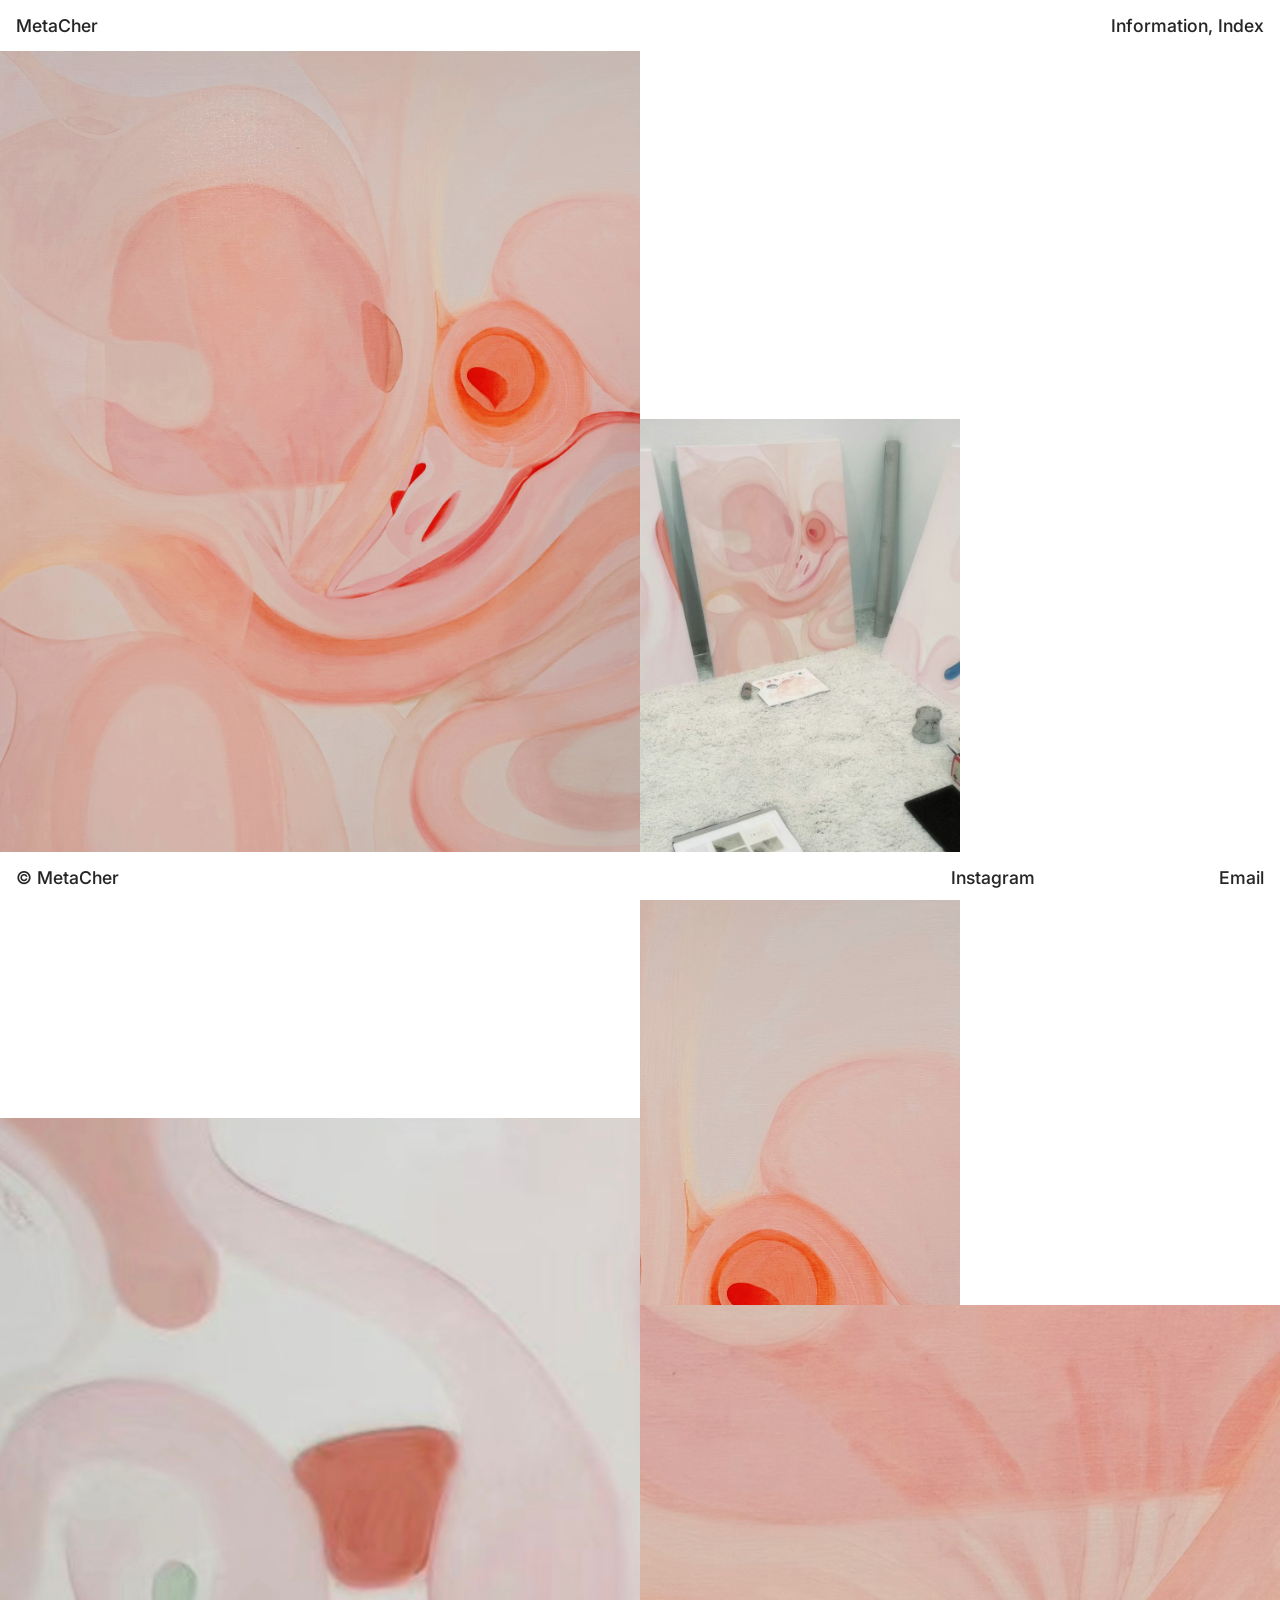
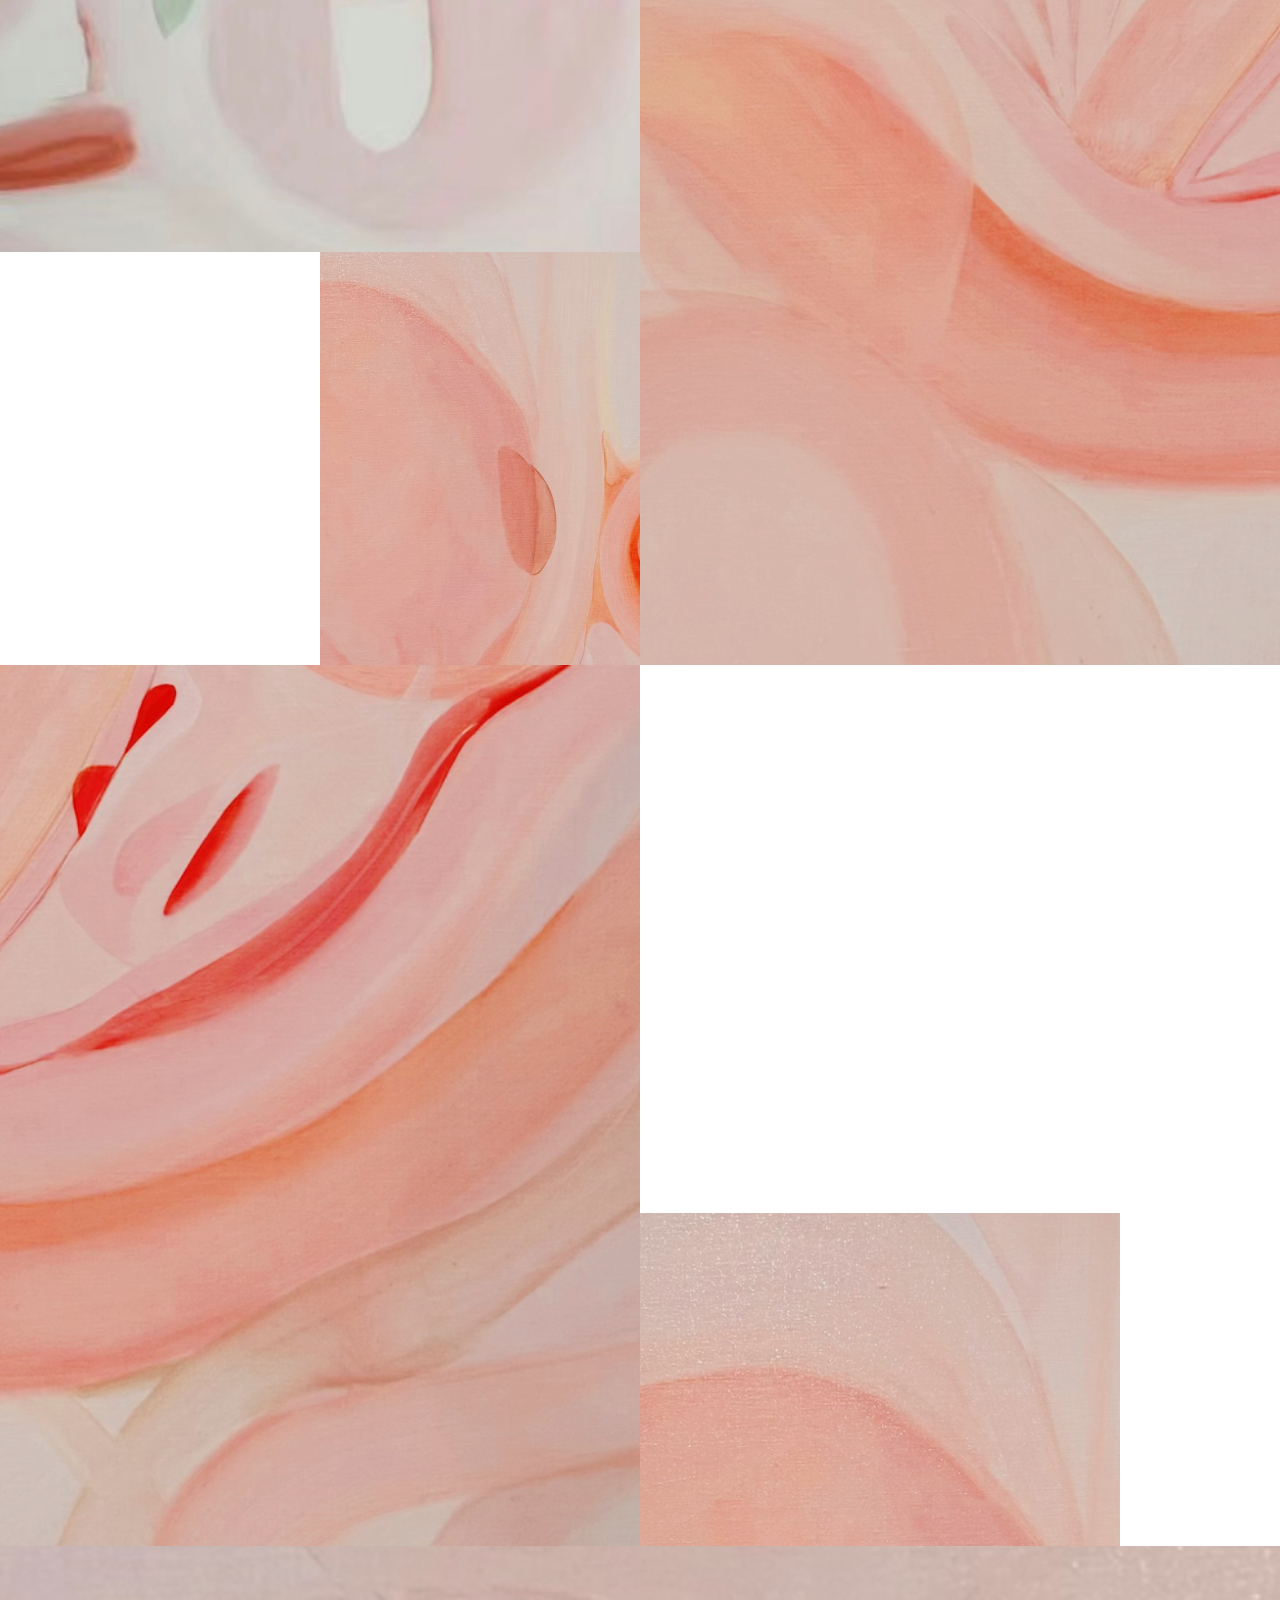
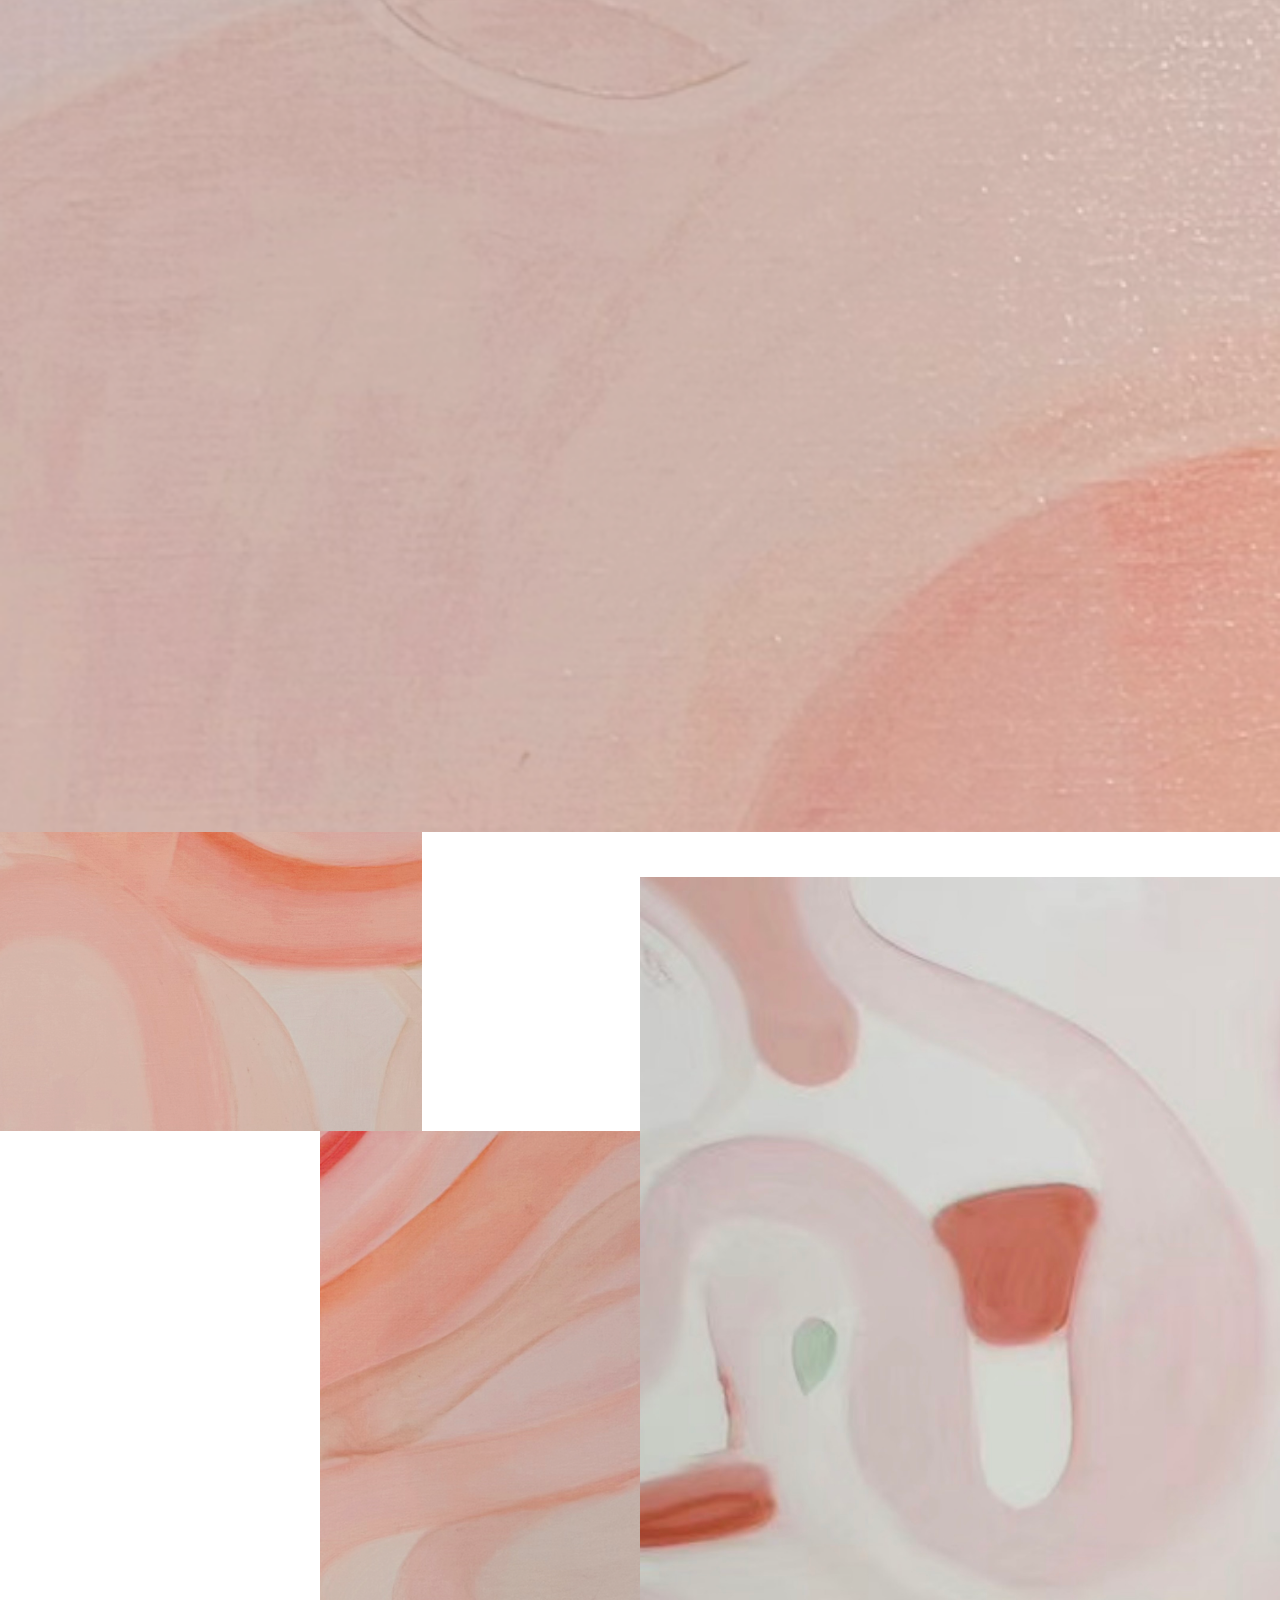
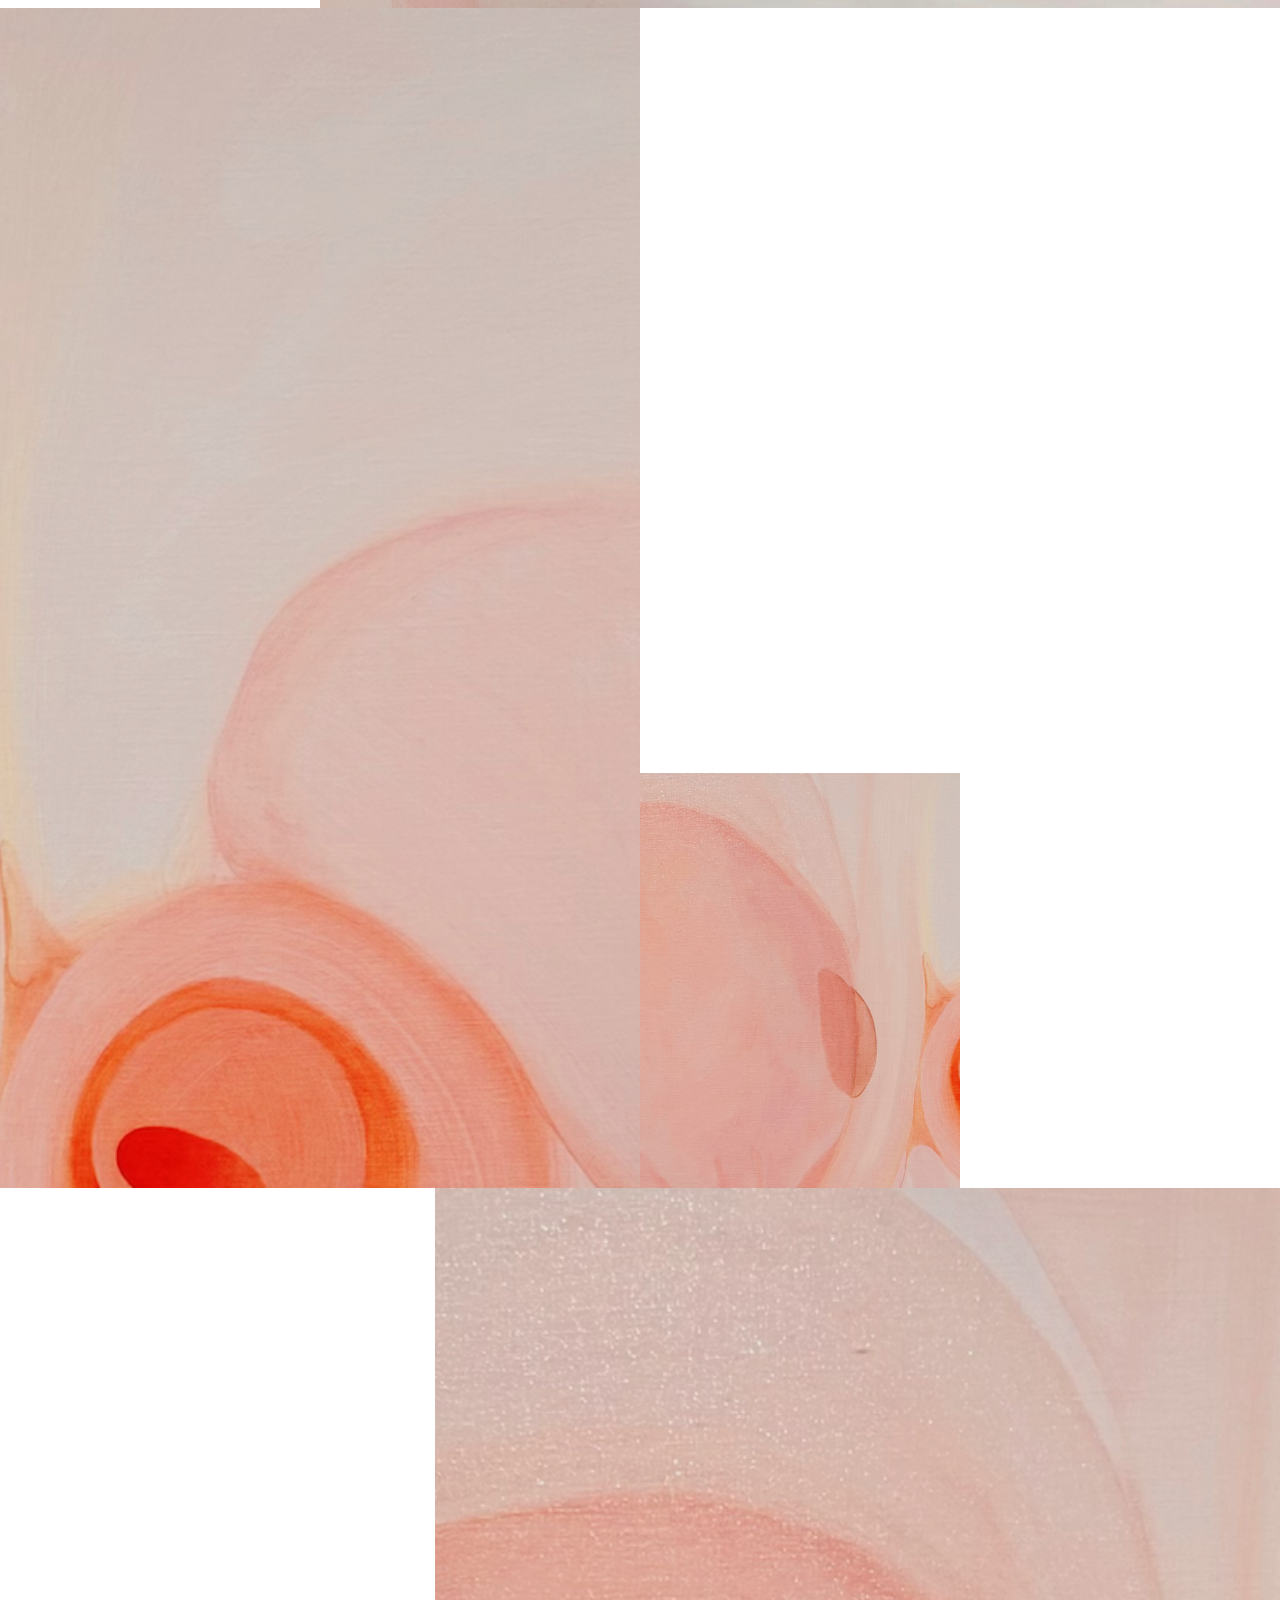
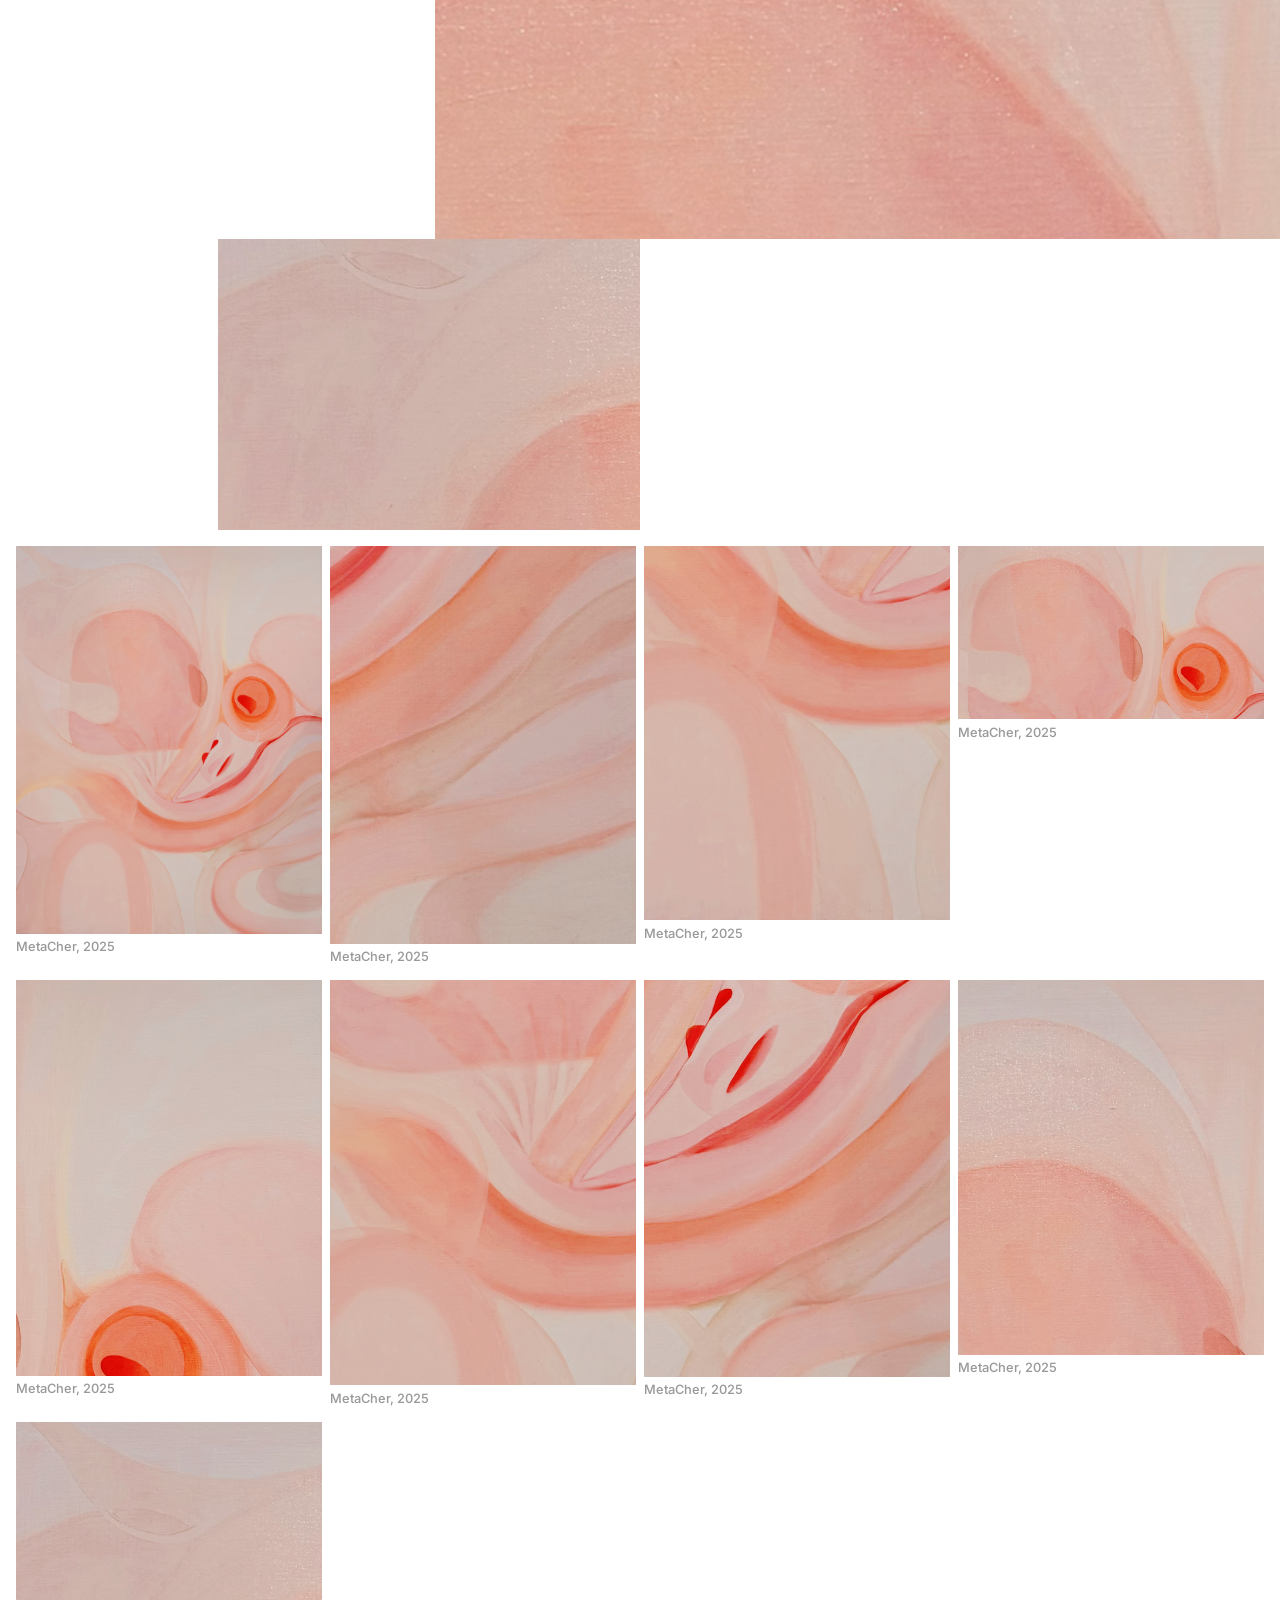
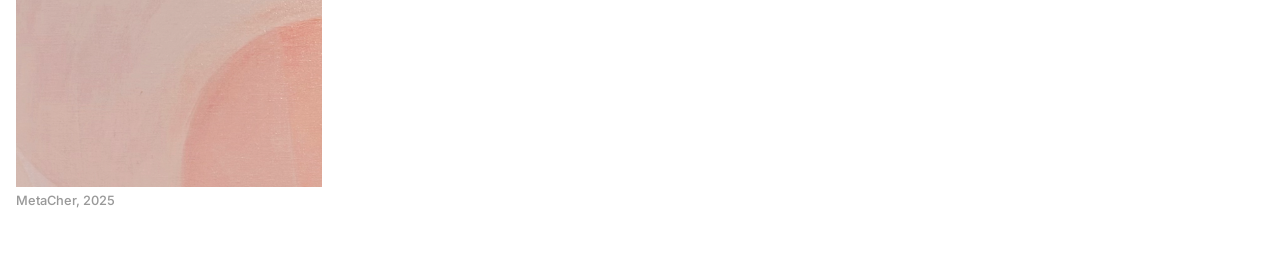
==== commit 24b1109b: "Fix image layout to match Cargo template exact positions and aspect ratios Co-Authored-By: Claude Op" ====
--- a/index.html
+++ b/index.html
@@ -30,88 +30,88 @@
   <!-- ====== Content Pages ====== -->
   <main>
 
-    <!-- Page 1 -->
+    <!-- Page 1: original 3000×3896 left + 3000×4314 right 50% -->
     <section class="page">
       <div class="spread">
         <div class="col col-left align-right">
-          <img class="zoomable" src="1.jpg" alt="" data-caption="MetaCher, 2025">
+          <img class="zoomable" src="1.jpg" alt="" data-caption="MetaCher, 2025" style="aspect-ratio:3000/3896; object-fit:cover;">
         </div>
         <div class="col col-right">
-          <img class="zoomable" src="new-3.JPG" alt="" data-caption="MetaCher, 2025" style="width:50%;">
+          <img class="zoomable" src="new-3.JPG" alt="" data-caption="MetaCher, 2025" style="width:50%; aspect-ratio:3000/4314; object-fit:cover;">
         </div>
       </div>
     </section>
 
-    <!-- Page 2 -->
+    <!-- Page 2: original L-top 3000×3439, L-bottom 3000×3874 50%, R-top 3000×3989 50%, R-bottom 3000×4503 -->
     <section class="page">
       <div class="spread">
         <div class="col col-left">
-          <img class="zoomable" src="new-2.jpg" alt="" data-caption="MetaCher, 2025">
-          <img class="zoomable align-right" src="4.png" alt="" data-caption="MetaCher, 2025" style="width:50%;">
+          <img class="zoomable" src="new-2.jpg" alt="" data-caption="MetaCher, 2025" style="aspect-ratio:3000/3439; object-fit:cover;">
+          <img class="zoomable align-right" src="4.png" alt="" data-caption="MetaCher, 2025" style="width:50%; aspect-ratio:3000/3874; object-fit:cover;">
         </div>
         <div class="col col-right">
-          <img class="zoomable" src="5.png" alt="" data-caption="MetaCher, 2025" style="width:50%;">
-          <img class="zoomable" src="new-2.jpg" alt="" data-caption="MetaCher, 2025">
+          <img class="zoomable" src="5.png" alt="" data-caption="MetaCher, 2025" style="width:50%; aspect-ratio:3000/3989; object-fit:cover;">
+          <img class="zoomable" src="6.png" alt="" data-caption="MetaCher, 2025" style="aspect-ratio:3000/4503; object-fit:cover;">
         </div>
       </div>
     </section>
 
-    <!-- Page 3 -->
+    <!-- Page 3: original 3000×4129 left + 3000×2083 right 75% -->
     <section class="page">
       <div class="spread">
         <div class="col col-left">
-          <img class="zoomable" src="7.png" alt="" data-caption="MetaCher, 2025">
+          <img class="zoomable" src="7.png" alt="" data-caption="MetaCher, 2025" style="aspect-ratio:3000/4129; object-fit:cover;">
         </div>
         <div class="col col-right">
-          <img class="zoomable" src="8.png" alt="" data-caption="MetaCher, 2025" style="width:75%;">
+          <img class="zoomable" src="8.png" alt="" data-caption="MetaCher, 2025" style="width:75%; aspect-ratio:3000/2083; object-fit:cover;">
         </div>
       </div>
     </section>
 
-    <!-- Page 4: Full width -->
+    <!-- Page 4: original 3000×2076 full width -->
     <section class="page">
       <div class="full-width">
-        <img class="zoomable" src="9.png" alt="" data-caption="MetaCher, 2025">
+        <img class="zoomable" src="9.png" alt="" data-caption="MetaCher, 2025" style="aspect-ratio:3000/2076; object-fit:cover;">
       </div>
     </section>
 
-    <!-- Page 5 -->
+    <!-- Page 5: original L-top 3000×2122 66%, L-bottom 3000×4475 50%, R 3000×3426 -->
     <section class="page">
       <div class="spread">
         <div class="col col-left">
-          <img class="zoomable" src="4.png" alt="" data-caption="MetaCher, 2025" style="width:66%;">
-          <img class="zoomable align-right" src="7.png" alt="" data-caption="MetaCher, 2025" style="width:50%;">
+          <img class="zoomable" src="3.png" alt="" data-caption="MetaCher, 2025" style="width:66%; aspect-ratio:3000/2122; object-fit:cover;">
+          <img class="zoomable align-right" src="2.png" alt="" data-caption="MetaCher, 2025" style="width:50%; aspect-ratio:3000/4475; object-fit:cover;">
         </div>
         <div class="col col-right">
-          <img class="zoomable" src="2.png" alt="" data-caption="MetaCher, 2025">
+          <img class="zoomable" src="new-1.jpg" alt="" data-caption="MetaCher, 2025" style="aspect-ratio:3000/3426; object-fit:cover;">
         </div>
       </div>
     </section>
 
-    <!-- Page 6 -->
+    <!-- Page 6: original 1626×2999 left align-right + 3000×3897 right 50% -->
     <section class="page">
       <div class="spread">
         <div class="col col-left align-right">
-          <img class="zoomable" src="5.png" alt="" data-caption="MetaCher, 2025">
+          <img class="zoomable" src="5.png" alt="" data-caption="MetaCher, 2025" style="aspect-ratio:1626/2999; object-fit:cover;">
         </div>
         <div class="col col-right">
-          <img class="zoomable" src="9.png" alt="" data-caption="MetaCher, 2025" style="width:50%;">
+          <img class="zoomable" src="4.png" alt="" data-caption="MetaCher, 2025" style="width:50%; aspect-ratio:3000/3897; object-fit:cover;">
         </div>
       </div>
     </section>
 
-    <!-- Page 7: Single image -->
+    <!-- Page 7: original 3000×2310 single 66% align-right -->
     <section class="page">
       <div class="full-width align-right">
-        <img class="zoomable" src="3.png" alt="" data-caption="MetaCher, 2025" style="width:66%;">
+        <img class="zoomable" src="8.png" alt="" data-caption="MetaCher, 2025" style="width:66%; aspect-ratio:3000/2310; object-fit:cover;">
       </div>
     </section>
 
-    <!-- Page 8 -->
+    <!-- Page 8: original 3000×2071 left 66% align-right, right empty -->
     <section class="page">
       <div class="spread">
         <div class="col col-left align-right">
-          <img class="zoomable" src="8.png" alt="" data-caption="MetaCher, 2025" style="width:66%;">
+          <img class="zoomable" src="9.png" alt="" data-caption="MetaCher, 2025" style="width:66%; aspect-ratio:3000/2071; object-fit:cover;">
         </div>
         <div class="col col-right"></div>
       </div>
